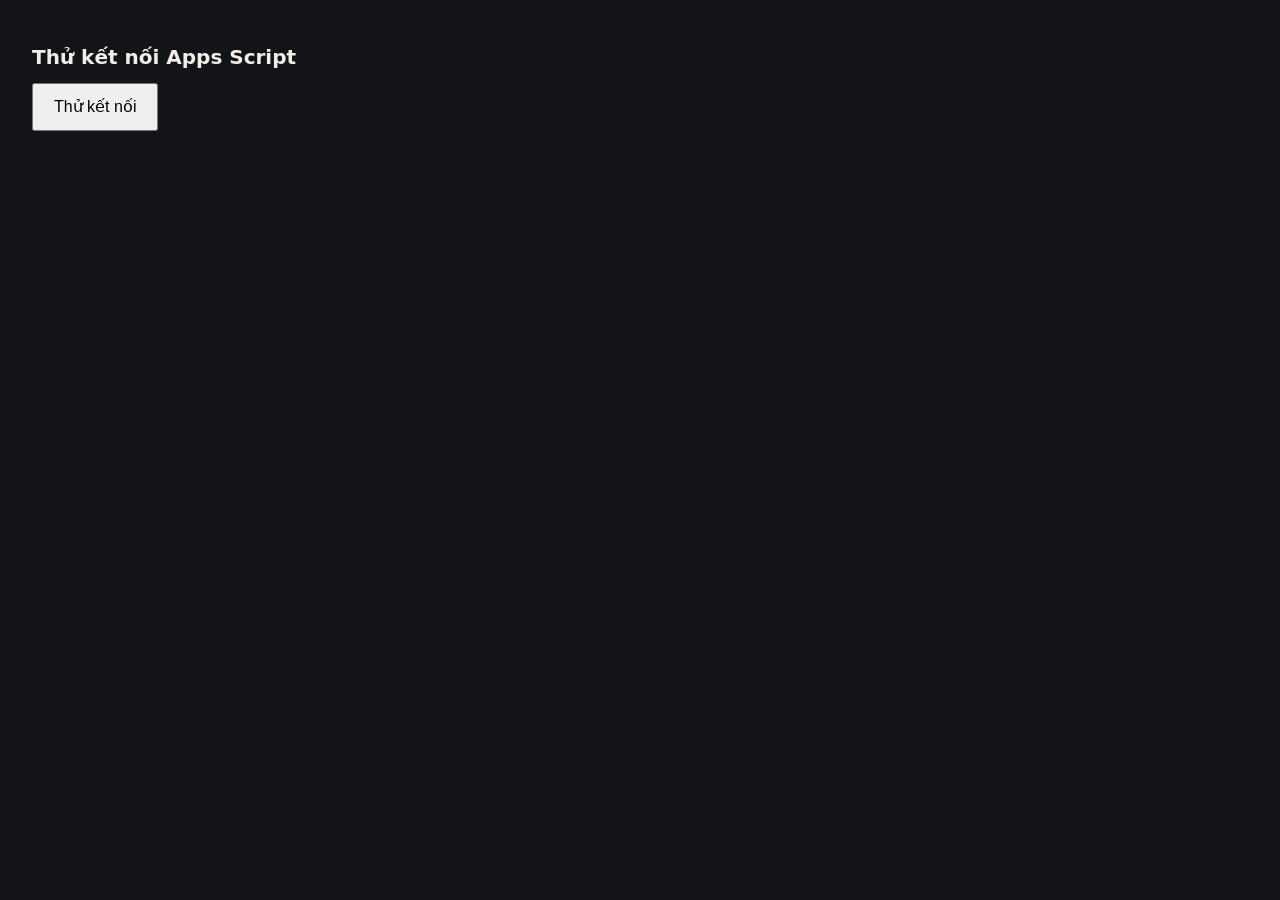
==== index.html @ 32587511 "feat(cupping-app): doPost tối thiểu + trang thử CORS trên GitHub Pages (Đợt 1 Task 1) Co-Authored-By" ====
<!doctype html>
<html lang="vi">
<head>
<meta charset="utf-8">
<meta name="viewport" content="width=device-width, initial-scale=1">
<meta name="referrer" content="no-referrer">
<title>Cupping — thử kết nối</title>
</head>
<body style="font-family: system-ui, sans-serif; background: #121417; color: #F2EDE6; padding: 24px">
<h1 style="font-size: 20px">Thử kết nối Apps Script</h1>
<button id="go" type="button" style="min-height: 48px; padding: 0 20px; font-size: 16px">Thử kết nối</button>
<pre id="out" style="white-space: pre-wrap; margin-top: 16px"></pre>
<script src="config.js"></script>
<script>
document.getElementById("go").addEventListener("click", function () {
  var out = document.getElementById("out");
  out.textContent = "Đang gọi…";
  fetch(CUPPING_API_URL, {
    method: "POST", redirect: "follow", credentials: "omit",
    headers: { "Content-Type": "text/plain;charset=utf-8" },
    body: JSON.stringify({ action: "getSession", session_id: "thu-ket-noi", token: "x" })
  })
    .then(function (r) { return r.text(); })
    .then(function (t) { out.textContent = "Nhận được:\n" + t; })
    .catch(function (e) { out.textContent = "LỖI: " + e; });
});
</script>
</body>
</html>
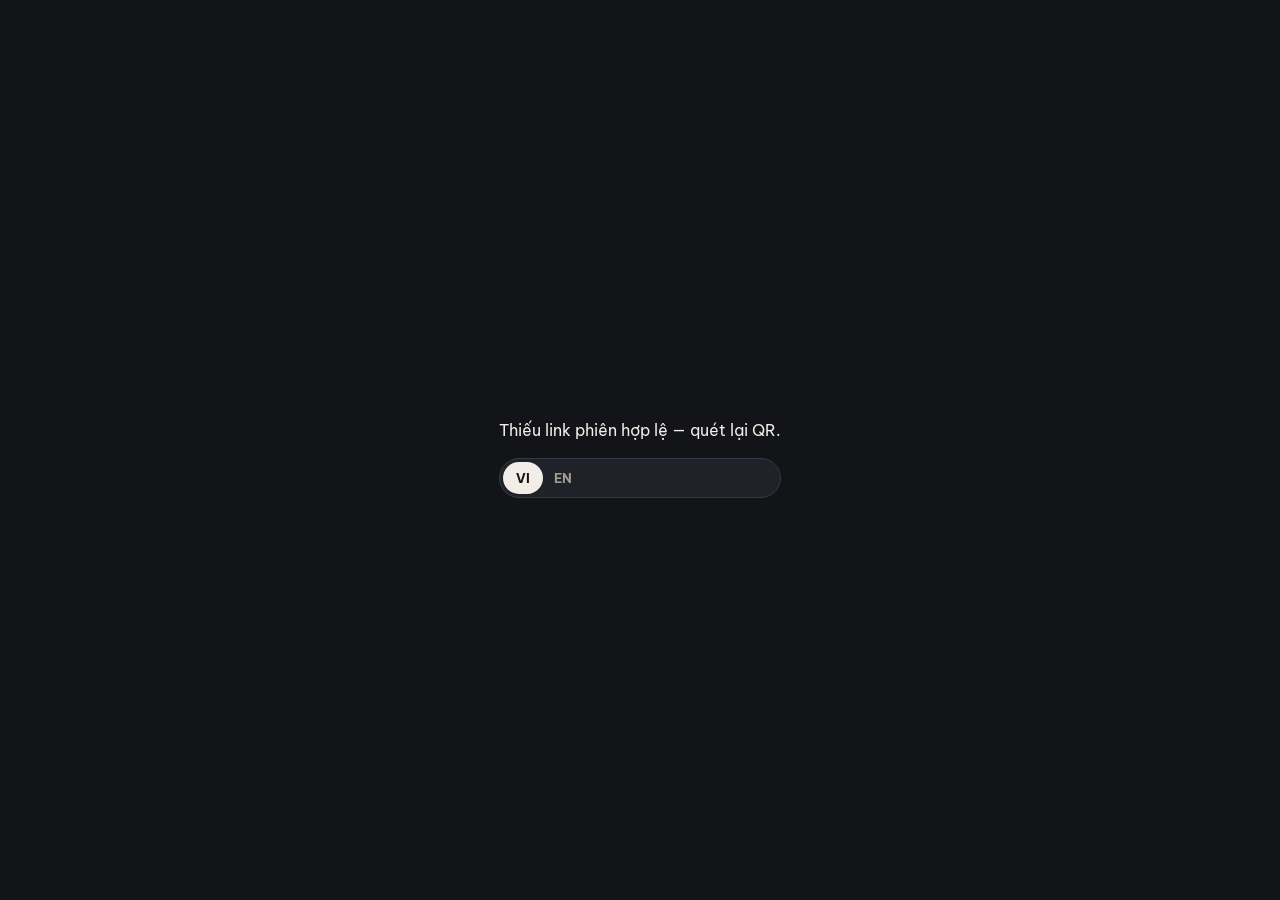
==== commit dc4749ae: "feat(cupping-app): màn bàn cupping người nếm — chip mẫu, 7x9/hỏi từng câu, bánh xe, thẻ, lỗi, Undo/R" ====
--- a/index.html
+++ b/index.html
@@ -2,28 +2,21 @@
 <html lang="vi">
 <head>
 <meta charset="utf-8">
-<meta name="viewport" content="width=device-width, initial-scale=1">
+<meta name="viewport" content="width=device-width, initial-scale=1, viewport-fit=cover">
 <meta name="referrer" content="no-referrer">
-<title>Cupping — thử kết nối</title>
+<meta name="theme-color" content="#121417">
+<title>Cupping</title>
+<link rel="preconnect" href="https://fonts.googleapis.com">
+<link href="https://fonts.googleapis.com/css2?family=Fraunces:opsz,wght@9..144,600;9..144,700&family=Be+Vietnam+Pro:wght@400;500;600;700&display=swap" rel="stylesheet">
+<link rel="stylesheet" href="styles.css">
 </head>
-<body style="font-family: system-ui, sans-serif; background: #121417; color: #F2EDE6; padding: 24px">
-<h1 style="font-size: 20px">Thử kết nối Apps Script</h1>
-<button id="go" type="button" style="min-height: 48px; padding: 0 20px; font-size: 16px">Thử kết nối</button>
-<pre id="out" style="white-space: pre-wrap; margin-top: 16px"></pre>
+<body>
+<div id="app"></div>
 <script src="config.js"></script>
-<script>
-document.getElementById("go").addEventListener("click", function () {
-  var out = document.getElementById("out");
-  out.textContent = "Đang gọi…";
-  fetch(CUPPING_API_URL, {
-    method: "POST", redirect: "follow", credentials: "omit",
-    headers: { "Content-Type": "text/plain;charset=utf-8" },
-    body: JSON.stringify({ action: "getSession", session_id: "thu-ket-noi", token: "x" })
-  })
-    .then(function (r) { return r.text(); })
-    .then(function (t) { out.textContent = "Nhận được:\n" + t; })
-    .catch(function (e) { out.textContent = "LỖI: " + e; });
-});
-</script>
+<script src="i18n.js"></script>
+<script src="state.js"></script>
+<script src="wheel.js"></script>
+<script src="api.js"></script>
+<script src="app.js"></script>
 </body>
 </html>
--- a/styles.css
+++ b/styles.css
@@ -0,0 +1,108 @@
+:root {
+  --bg: #121417; --surface: #1C1F24; --surface2: #252A31; --bar: #1A1D22; --line: #333A44; --line2: #3A414B;
+  --text: #F2EDE6; --muted: #A39A90; --soft: #CFC6BC; --accent: #E7B98F; --ok: #9CCB9F; --bad: #F4B8B8; --ink: #14161A;
+}
+* { box-sizing: border-box; }
+html, body { margin: 0; background: var(--bg); color: var(--text); font-family: "Be Vietnam Pro", system-ui, sans-serif; -webkit-tap-highlight-color: transparent; }
+button, input, textarea { font-family: inherit; }
+button { cursor: pointer; }
+button:disabled { cursor: default; opacity: 0.45; }
+button:focus-visible, input:focus-visible, textarea:focus-visible { outline: 2px solid var(--accent); outline-offset: 2px; }
+.muted { color: var(--muted); } .small { font-size: 12px; }
+.center { min-height: 100vh; display: flex; align-items: center; justify-content: center; padding: 24px; text-align: center; line-height: 1.5; }
+
+.screen { max-width: 480px; margin: 0 auto; min-height: 100vh; padding: 16px 16px 120px; display: flex; flex-direction: column; gap: 14px; }
+.entry { padding-bottom: 24px; }
+.kicker { margin: 0; font-size: 12px; font-weight: 600; letter-spacing: 0.12em; text-transform: uppercase; color: var(--muted); }
+.title { margin: 0; font-family: Fraunces, Georgia, serif; font-size: 32px; font-weight: 700; line-height: 1.1; }
+.label { font-size: 15px; font-weight: 600; display: flex; flex-direction: column; gap: 8px; }
+.label input { height: 52px; padding: 0 14px; border-radius: 14px; border: 1px solid var(--line2); background: var(--surface); color: var(--text); font-size: 16px; }
+.seg2 { display: grid; grid-template-columns: 1fr 1fr; gap: 8px; }
+.role, .pick { min-height: 52px; border-radius: 14px; border: 1px solid var(--line); background: var(--surface); color: var(--text); font-size: 16px; font-weight: 600; padding: 0 16px; text-align: left; }
+.role { text-align: center; font-weight: 700; }
+.role.on { background: var(--text); color: var(--bg); border-color: var(--text); }
+.pick.on { background: var(--surface2); border: 2px solid var(--accent); }
+.cta { margin-top: auto; min-height: 56px; border-radius: 16px; border: none; background: var(--accent); color: var(--bg); font-size: 16px; font-weight: 700; }
+
+.toprow { display: flex; align-items: center; justify-content: space-between; gap: 8px; }
+.sync { display: flex; align-items: center; gap: 8px; font-size: 13px; font-weight: 600; color: var(--ok); }
+.sync::before { content: ""; width: 8px; height: 8px; border-radius: 999px; background: currentColor; }
+.sync.busy { color: var(--accent); } .sync.off { color: var(--bad); }
+.who { border: none; background: transparent; color: var(--muted); font-size: 13px; min-height: 44px; padding: 0 4px; }
+.lang { display: flex; padding: 3px; border-radius: 999px; background: #1F2329; border: 1px solid var(--line); }
+.lang button { min-width: 40px; height: 32px; border-radius: 999px; border: none; background: transparent; color: var(--muted); font-size: 13px; font-weight: 700; }
+.lang button.on { background: var(--text); color: var(--bg); }
+
+.chips { display: flex; gap: 8px; overflow-x: auto; padding-bottom: 2px; }
+.chip { flex: 0 0 auto; min-width: 72px; height: 48px; padding: 0 12px; border-radius: 14px; border: 1px solid var(--line); background: var(--surface); color: var(--text); display: flex; align-items: center; justify-content: center; gap: 6px; }
+.chip b { font-size: 15px; } .chip span { font-size: 12px; font-weight: 600; opacity: 0.85; }
+.chip.saved { background: #1E2A22; color: #BFE0C1; border-color: #3D5A43; }
+.chip.on { background: var(--text); color: var(--bg); border: 2px solid var(--text); }
+.headline { display: flex; align-items: flex-end; justify-content: space-between; }
+.code { font-family: Fraunces, Georgia, serif; font-size: 36px; font-weight: 700; line-height: 1; }
+.liveavg { font-size: 15px; font-weight: 600; color: var(--accent); margin-left: 12px; }
+.icons { display: flex; gap: 6px; }
+.icon { width: 44px; height: 44px; border-radius: 12px; border: 1px solid var(--line); background: var(--surface); color: var(--text); display: flex; align-items: center; justify-content: center; }
+
+.card { display: flex; flex-direction: column; gap: 10px; padding: 14px; border-radius: 16px; border: 1px solid var(--line); background: var(--surface); color: var(--text); text-align: left; font-size: 14px; }
+.card h2 { margin: 0; font-size: 14px; font-weight: 600; display: flex; justify-content: space-between; }
+.card h2 em { font-style: normal; color: var(--accent); }
+.card.dashed { border-style: dashed; background: transparent; color: var(--muted); line-height: 1.5; }
+.mini { display: grid; grid-template-columns: repeat(7, minmax(0, 1fr)); gap: 6px; }
+.mini div { display: flex; flex-direction: column; align-items: center; gap: 4px; font-size: 10px; color: var(--muted); }
+.mini b { width: 100%; height: 36px; border-radius: 10px; display: flex; align-items: center; justify-content: center; font-size: 16px; background: #2A2F37; color: var(--text); }
+.mini b.empty { background: transparent; color: #6B7280; border: 1px dashed var(--line2); }
+.tags { display: flex; flex-wrap: wrap; gap: 8px; }
+.tag { display: flex; align-items: center; gap: 8px; padding: 6px 12px; border-radius: 999px; font-size: 13px; font-weight: 600; color: var(--ink); }
+.tag.def { background: #3A2326; color: var(--bad); }
+
+.bar { position: fixed; left: 0; right: 0; bottom: 0; height: 72px; background: var(--bar); border-top: 1px solid #2C313A; display: flex; padding-bottom: env(safe-area-inset-bottom); }
+.bar .half { flex: 1; display: flex; }
+.bar .tab { flex: 1; border: none; background: transparent; color: var(--text); font-size: 12px; font-weight: 600; display: flex; flex-direction: column; align-items: center; justify-content: center; gap: 4px; }
+.bar .tab.go { color: var(--accent); font-weight: 700; }
+.bar .mid { width: 84px; position: relative; }
+.fab { position: absolute; left: 10px; top: -30px; width: 64px; height: 64px; border-radius: 999px; border: 4px solid var(--bg); background: var(--accent); color: var(--bg); display: flex; align-items: center; justify-content: center; }
+
+.scrim { position: fixed; inset: 0; background: rgba(8, 9, 11, 0.7); z-index: 10; }
+.sheet { position: fixed; left: 0; right: 0; bottom: 0; max-height: 88vh; overflow-y: auto; z-index: 11; max-width: 480px; margin: 0 auto; padding: 10px 16px calc(20px + env(safe-area-inset-bottom)); border-radius: 22px 22px 0 0; background: var(--surface); border-top: 1px solid var(--line); display: flex; flex-direction: column; gap: 12px; }
+.sheet-head { display: flex; align-items: center; justify-content: space-between; font-size: 17px; font-weight: 700; }
+.sheet-head button { width: 44px; height: 44px; border-radius: 12px; border: none; background: var(--surface2); color: var(--text); font-size: 20px; }
+.row-label { display: flex; justify-content: space-between; font-size: 14px; font-weight: 600; }
+.row-label span { font-size: 11px; font-weight: 500; color: var(--muted); }
+.nine { display: grid; grid-template-columns: repeat(9, minmax(0, 1fr)); gap: 4px; margin: 5px 0 10px; }
+.nine button { height: 40px; border-radius: 10px; border: 1px solid var(--line2); background: var(--bg); color: var(--text); font-size: 16px; font-weight: 700; padding: 0; }
+.nine.big button { height: 52px; }
+.nine button.on { background: var(--accent); color: var(--bg); border: 2px solid var(--accent); }
+.ends { display: flex; justify-content: space-between; font-size: 12px; color: var(--muted); }
+.qtext { font-family: Fraunces, Georgia, serif; font-size: 23px; font-weight: 600; line-height: 1.3; min-height: 90px; }
+.qdots { display: flex; gap: 6px; justify-content: center; }
+.qdots i { width: 8px; height: 8px; border-radius: 999px; background: var(--line2); }
+.qdots i.done { background: #8A8177; } .qdots i.cur { background: var(--accent); }
+.ghost { min-height: 44px; border-radius: 12px; border: 1px solid var(--line); background: transparent; color: var(--text); font-size: 14px; font-weight: 600; }
+.crow { display: flex; align-items: center; gap: 8px; border-bottom: 1px solid #2C313A; }
+.crow .dot { width: 12px; height: 12px; border-radius: 999px; flex-shrink: 0; }
+.crow .nm { flex: 1; display: flex; flex-direction: column; padding: 6px 0; font-size: 15px; font-weight: 600; }
+.crow .nm span { font-size: 11px; font-weight: 400; color: var(--muted); }
+.lv { width: 26px; height: 44px; border: none; background: transparent; padding: 0; display: flex; align-items: center; justify-content: center; }
+.lv i { width: 16px; height: 16px; border-radius: 999px; border: 2px solid #5A606B; }
+.lv i.on { background: var(--accent); border-color: var(--accent); }
+.rm { width: 40px; height: 44px; border: none; background: transparent; color: var(--muted); font-size: 20px; }
+.note { display: flex; flex-direction: column; gap: 6px; font-size: 13px; font-weight: 600; color: var(--soft); }
+.note textarea { font-size: 14px; padding: 10px; border-radius: 12px; border: 1px solid var(--line); background: var(--bg); color: var(--text); resize: none; }
+.defgrp { display: flex; flex-direction: column; gap: 8px; }
+.defgrp p { margin: 0; font-size: 12px; font-weight: 600; letter-spacing: 0.1em; text-transform: uppercase; color: var(--muted); }
+.defbtn { min-height: 44px; padding: 0 14px; border-radius: 999px; border: 1px solid var(--line2); background: transparent; color: var(--text); font-size: 14px; font-weight: 600; }
+.defbtn.on { background: var(--bad); color: #3A1417; border: 2px solid var(--bad); }
+
+.wheelwrap { position: fixed; left: 0; right: 0; bottom: 72px; z-index: 11; display: flex; flex-direction: column; align-items: center; pointer-events: none; }
+.wheelwrap svg { width: min(100vw, 440px); height: auto; display: block; overflow: visible; }
+.wheelwrap path { pointer-events: auto; cursor: pointer; stroke: var(--bg); stroke-width: 1.5; }
+.wheelwrap path.sel { stroke: #FFFFFF; stroke-width: 3; }
+.wheelwrap text { pointer-events: none; fill: var(--ink); }
+.pill { pointer-events: auto; margin-bottom: 10px; min-height: 44px; padding: 10px 18px; border-radius: 999px; font-size: 14px; font-weight: 600; }
+button.pill { border: 1px solid var(--accent); background: #1F2329; color: var(--text); }
+.pill.info { background: var(--text); color: var(--bg); }
+.pill.hint { color: var(--soft); }
+.hub { position: fixed; left: 50%; bottom: 40px; transform: translateX(-50%); z-index: 12; width: 64px; height: 64px; border-radius: 999px; border: 4px solid var(--bg); background: var(--text); color: var(--bg); font-size: 26px; font-weight: 700; }
+
+.toast { position: fixed; left: 16px; right: 16px; top: 16px; z-index: 20; max-width: 448px; margin: 0 auto; padding: 12px 16px; border-radius: 14px; background: var(--text); color: var(--bg); font-size: 14px; font-weight: 600; line-height: 1.4; text-align: center; }
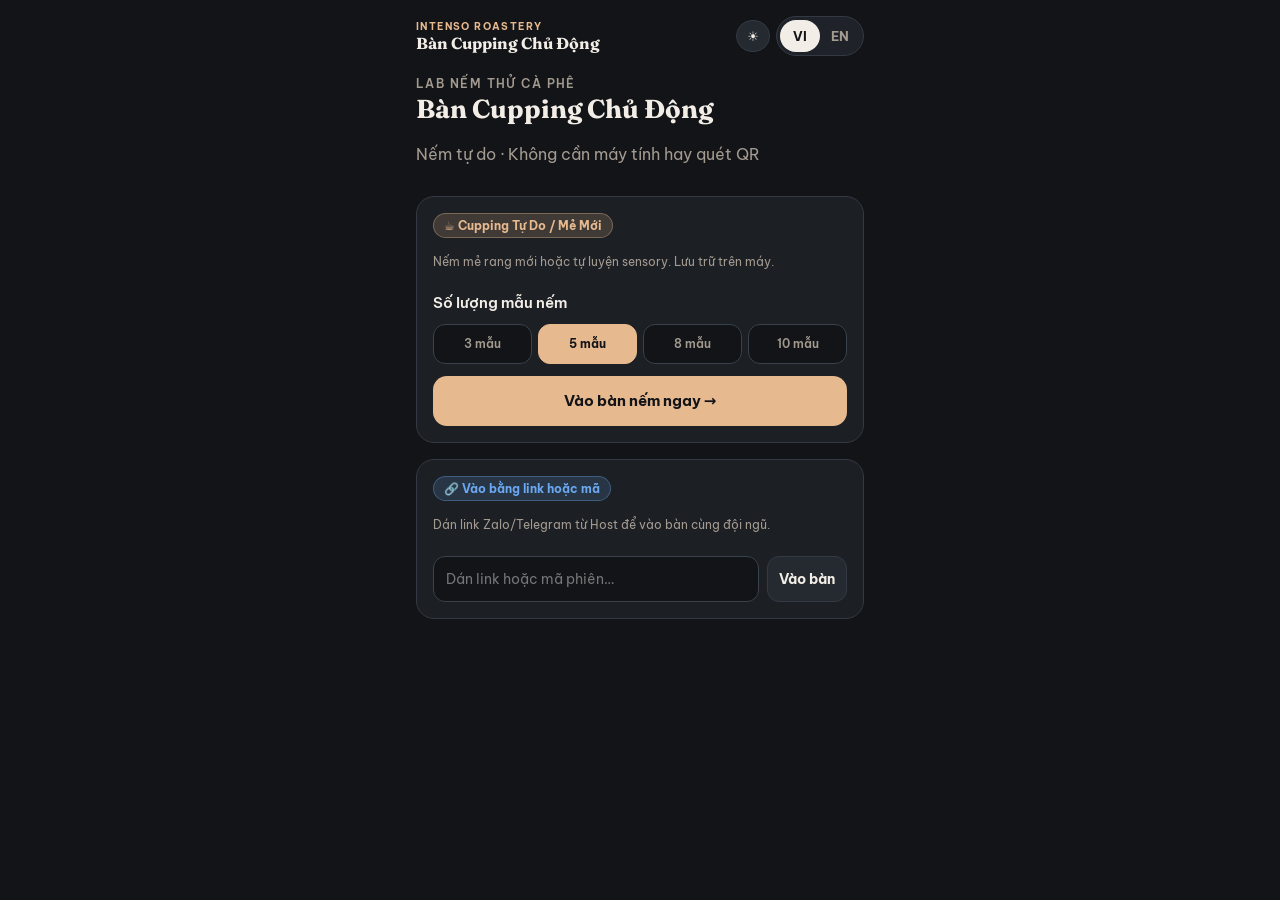
==== commit e60f6962: "feat(cupping-app): hoan thien Hub cupping tu do, flight summary va nang cap host live matrix" ====
--- a/index.html
+++ b/index.html
@@ -12,7 +12,9 @@
 </head>
 <body>
 <div id="app"></div>
+<div id="toast" class="toast" role="status" aria-live="polite"></div>
 <script src="config.js"></script>
+<script src="taxonomy.js"></script>
 <script src="i18n.js"></script>
 <script src="state.js"></script>
 <script src="wheel.js"></script>
--- a/styles.css
+++ b/styles.css
@@ -1,9 +1,23 @@
 :root {
   --bg: #121417; --surface: #1C1F24; --surface2: #252A31; --bar: #1A1D22; --line: #333A44; --line2: #3A414B;
   --text: #F2EDE6; --muted: #A39A90; --soft: #CFC6BC; --accent: #E7B98F; --ok: #9CCB9F; --bad: #F4B8B8; --ink: #14161A;
+
+  /* 4 Cup Indicator Colors (Coffee Rose inspired) */
+  --c-uncupped: #E5B358;
+  --c-uncupped-bg: rgba(229, 179, 88, 0.14);
+  --c-inprogress: #6BA8F2;
+  --c-inprogress-bg: rgba(107, 168, 242, 0.15);
+  --c-finished: #52B788;
+  --c-finished-bg: rgba(82, 183, 136, 0.16);
+  --c-defect: #E76F51;
+  --c-defect-bg: rgba(231, 111, 81, 0.18);
+}
+body.light-mode {
+  --bg: #F5F1EB; --surface: #FFFFFF; --surface2: #EAE4DC; --bar: #EAE3D9; --line: #D8D0C5; --line2: #CCC3B6;
+  --text: #1D1E20; --muted: #6B665E; --soft: #4F4B44; --accent: #C87A38; --ok: #2E7D32; --bad: #C62828; --ink: #FFFFFF;
 }
 * { box-sizing: border-box; }
-html, body { margin: 0; background: var(--bg); color: var(--text); font-family: "Be Vietnam Pro", system-ui, sans-serif; -webkit-tap-highlight-color: transparent; }
+html, body { margin: 0; background: var(--bg); color: var(--text); font-family: "Be Vietnam Pro", system-ui, sans-serif; -webkit-tap-highlight-color: transparent; transition: background 0.25s, color 0.25s; }
 button, input, textarea { font-family: inherit; }
 button { cursor: pointer; }
 button:disabled { cursor: default; opacity: 0.45; }
@@ -29,34 +43,60 @@
 .sync::before { content: ""; width: 8px; height: 8px; border-radius: 999px; background: currentColor; }
 .sync.busy { color: var(--accent); } .sync.off { color: var(--bad); }
 .who { border: none; background: transparent; color: var(--muted); font-size: 13px; min-height: 44px; padding: 0 4px; }
+.top-controls { display: flex; align-items: center; gap: 6px; }
+.theme-btn { border: 1px solid var(--line); background: var(--surface2); color: var(--text); border-radius: 999px; height: 32px; padding: 0 10px; font-size: 13px; font-weight: 600; cursor: pointer; display: flex; align-items: center; justify-content: center; transition: border-color 0.2s; }
+.theme-btn:hover { border-color: var(--accent); }
 .lang { display: flex; padding: 3px; border-radius: 999px; background: #1F2329; border: 1px solid var(--line); }
+body.light-mode .lang { background: #EAE4DC; }
 .lang button { min-width: 40px; height: 32px; border-radius: 999px; border: none; background: transparent; color: var(--muted); font-size: 13px; font-weight: 700; }
 .lang button.on { background: var(--text); color: var(--bg); }
 
-.chips { display: flex; gap: 8px; overflow-x: auto; padding-bottom: 2px; }
-.chip { flex: 0 0 auto; min-width: 72px; height: 48px; padding: 0 12px; border-radius: 14px; border: 1px solid var(--line); background: var(--surface); color: var(--text); display: flex; align-items: center; justify-content: center; gap: 6px; }
-.chip b { font-size: 15px; } .chip span { font-size: 12px; font-weight: 600; opacity: 0.85; }
-.chip.saved { background: #1E2A22; color: #BFE0C1; border-color: #3D5A43; }
-.chip.on { background: var(--text); color: var(--bg); border: 2px solid var(--text); }
+.chips { display: flex; gap: 8px; overflow-x: auto; padding-bottom: 4px; scrollbar-width: none; }
+.chips::-webkit-scrollbar { display: none; }
+.chip { flex: 0 0 auto; min-width: 80px; height: 50px; padding: 4px 10px; border-radius: 14px; border: 1.5px solid transparent; background: var(--surface); color: var(--text); display: flex; flex-direction: column; align-items: center; justify-content: center; gap: 2px; transition: transform 0.2s, box-shadow 0.2s, border-color 0.2s; }
+.chip b { font-size: 16px; font-family: Fraunces, Georgia, serif; line-height: 1; }
+.chip span { font-size: 11px; font-weight: 600; opacity: 0.9; }
+
+.chip.chip-uncupped { background: var(--c-uncupped-bg); color: var(--c-uncupped); border-color: rgba(229, 179, 88, 0.35); }
+.chip.chip-inprogress { background: var(--c-inprogress-bg); color: var(--c-inprogress); border-color: rgba(107, 168, 242, 0.35); }
+.chip.chip-finished, .chip.saved { background: var(--c-finished-bg); color: var(--c-finished); border-color: rgba(82, 183, 136, 0.4); }
+.chip.chip-defect { background: var(--c-defect-bg); color: var(--c-defect); border-color: var(--c-defect); }
+.chip.on { transform: translateY(-2px); box-shadow: 0 4px 14px rgba(0, 0, 0, 0.3); border-color: var(--accent); }
+.chip.on.chip-finished { border-color: var(--c-finished); }
+.chip.on.chip-defect { border-color: var(--c-defect); }
+
 .headline { display: flex; align-items: flex-end; justify-content: space-between; }
 .code { font-family: Fraunces, Georgia, serif; font-size: 36px; font-weight: 700; line-height: 1; }
 .liveavg { font-size: 15px; font-weight: 600; color: var(--accent); margin-left: 12px; }
 .icons { display: flex; gap: 6px; }
 .icon { width: 44px; height: 44px; border-radius: 12px; border: 1px solid var(--line); background: var(--surface); color: var(--text); display: flex; align-items: center; justify-content: center; }
 
+/* Quick impression / smile-o-meter */
+.smile-card { display: flex; align-items: center; justify-content: space-between; padding: 10px 14px; border-radius: 14px; border: 1px solid var(--line); background: var(--surface); }
+.smile-label { font-size: 13px; font-weight: 600; color: var(--muted); }
+.smile-options { display: flex; gap: 8px; }
+.smile-btn { background: var(--surface2); border: 1px solid var(--line); color: var(--text); font-size: 13px; font-weight: 600; padding: 6px 12px; border-radius: 999px; cursor: pointer; opacity: 0.65; transition: transform 0.2s, opacity 0.2s, background 0.2s, color 0.2s; }
+.smile-btn.active { opacity: 1; transform: scale(1.05); background: rgba(229, 169, 112, 0.2); border-color: var(--accent); color: var(--accent); font-weight: 700; }
+
 .card { display: flex; flex-direction: column; gap: 10px; padding: 14px; border-radius: 16px; border: 1px solid var(--line); background: var(--surface); color: var(--text); text-align: left; font-size: 14px; }
 .card h2 { margin: 0; font-size: 14px; font-weight: 600; display: flex; justify-content: space-between; }
 .card h2 em { font-style: normal; color: var(--accent); }
 .card.dashed { border-style: dashed; background: transparent; color: var(--muted); line-height: 1.5; }
+
+.radar-wrap { width: 100%; max-width: 280px; height: 180px; margin: 4px auto 8px; }
+.radar-svg { width: 100%; height: 100%; overflow: visible; display: block; }
+
 .mini { display: grid; grid-template-columns: repeat(7, minmax(0, 1fr)); gap: 6px; }
 .mini div { display: flex; flex-direction: column; align-items: center; gap: 4px; font-size: 10px; color: var(--muted); }
 .mini b { width: 100%; height: 36px; border-radius: 10px; display: flex; align-items: center; justify-content: center; font-size: 16px; background: #2A2F37; color: var(--text); }
+body.light-mode .mini b { background: #EAE4DC; }
 .mini b.empty { background: transparent; color: #6B7280; border: 1px dashed var(--line2); }
 .tags { display: flex; flex-wrap: wrap; gap: 8px; }
 .tag { display: flex; align-items: center; gap: 8px; padding: 6px 12px; border-radius: 999px; font-size: 13px; font-weight: 600; color: var(--ink); }
 .tag.def { background: #3A2326; color: var(--bad); }
 
 .bar { position: fixed; left: 0; right: 0; bottom: 0; height: 72px; background: var(--bar); border-top: 1px solid #2C313A; display: flex; padding-bottom: env(safe-area-inset-bottom); }
+body.light-mode .bar { border-top-color: #D8D0C5; }
 .bar .half { flex: 1; display: flex; }
 .bar .tab { flex: 1; border: none; background: transparent; color: var(--text); font-size: 12px; font-weight: 600; display: flex; flex-direction: column; align-items: center; justify-content: center; gap: 4px; }
 .bar .tab.go { color: var(--accent); font-weight: 700; }
@@ -96,13 +136,81 @@
 
 .wheelwrap { position: fixed; left: 0; right: 0; bottom: 72px; z-index: 11; display: flex; flex-direction: column; align-items: center; pointer-events: none; }
 .wheelwrap svg { width: min(100vw, 440px); height: auto; display: block; overflow: visible; }
-.wheelwrap path { pointer-events: auto; cursor: pointer; stroke: var(--bg); stroke-width: 1.5; }
-.wheelwrap path.sel { stroke: #FFFFFF; stroke-width: 3; }
+.wheelwrap path { pointer-events: auto; cursor: pointer; stroke: var(--bg); stroke-width: 1.5; transition: filter 0.2s, stroke-width 0.2s; }
+.wheelwrap path:hover { filter: brightness(1.15); stroke: #FFFFFF; stroke-width: 2.5; }
+.wheelwrap path.sel { stroke: #FFFFFF; stroke-width: 3; filter: drop-shadow(0 0 6px var(--accent)); }
 .wheelwrap text { pointer-events: none; fill: var(--ink); }
-.pill { pointer-events: auto; margin-bottom: 10px; min-height: 44px; padding: 10px 18px; border-radius: 999px; font-size: 14px; font-weight: 600; }
+.pill { pointer-events: auto; margin-bottom: 10px; min-height: 44px; padding: 10px 20px; border-radius: 999px; font-size: 14px; font-weight: 700; transition: transform 0.2s; }
 button.pill { border: 1px solid var(--accent); background: #1F2329; color: var(--text); }
+body.light-mode button.pill { background: #EAE4DC; }
 .pill.info { background: var(--text); color: var(--bg); }
 .pill.hint { color: var(--soft); }
 .hub { position: fixed; left: 50%; bottom: 40px; transform: translateX(-50%); z-index: 12; width: 64px; height: 64px; border-radius: 999px; border: 4px solid var(--bg); background: var(--text); color: var(--bg); font-size: 26px; font-weight: 700; }
 
-.toast { position: fixed; left: 16px; right: 16px; top: 16px; z-index: 20; max-width: 448px; margin: 0 auto; padding: 12px 16px; border-radius: 14px; background: var(--text); color: var(--bg); font-size: 14px; font-weight: 600; line-height: 1.4; text-align: center; }
+.toast { display: none; position: fixed; left: 16px; right: 16px; top: 16px; z-index: 20; max-width: 448px; margin: 0 auto; padding: 12px 16px; border-radius: 14px; background: var(--text); color: var(--bg); font-size: 14px; font-weight: 600; line-height: 1.4; text-align: center; }
+.toast.show { display: block; }
+
+/* Hub Screen & Navigation */
+.hub-screen { gap: 16px; padding-bottom: 40px; }
+.hub-brand { display: flex; flex-direction: column; }
+.hub-brand span { font-size: 10px; font-weight: 700; letter-spacing: 0.14em; color: var(--accent); }
+.hub-brand b { font-family: Fraunces, Georgia, serif; font-size: 16px; color: var(--text); }
+.hub-hero { display: flex; flex-direction: column; gap: 4px; margin-top: 4px; }
+.hub-hero .title { font-size: 26px; }
+.hub-card { padding: 16px; gap: 12px; border-radius: 18px; background: var(--surface); border: 1px solid var(--line); transition: border-color 0.2s, box-shadow 0.2s; }
+.hub-card:hover { border-color: rgba(231, 185, 143, 0.4); }
+.hub-head { display: flex; flex-direction: column; gap: 4px; }
+.hub-badge { display: inline-flex; align-items: center; align-self: flex-start; padding: 4px 10px; border-radius: 999px; font-size: 12px; font-weight: 700; background: var(--surface2); color: var(--text); }
+.hub-badge.primary { background: rgba(231, 185, 143, 0.18); color: var(--accent); border: 1px solid rgba(231, 185, 143, 0.35); }
+.hub-badge.secondary { background: rgba(107, 168, 242, 0.16); color: #6BA8F2; border: 1px solid rgba(107, 168, 242, 0.35); }
+.hub-card h3 { margin: 0; font-size: 16px; font-weight: 700; color: var(--text); }
+.count-row { display: grid; grid-template-columns: repeat(4, 1fr); gap: 6px; margin-top: 4px; }
+.count-btn { height: 40px; border-radius: 12px; border: 1px solid var(--line2); background: var(--bg); color: var(--muted); font-size: 12px; font-weight: 600; transition: all 0.2s; }
+.count-btn.on { background: var(--accent); color: var(--bg); border-color: var(--accent); font-weight: 700; }
+.cta-solo { width: 100%; min-height: 50px; border-radius: 14px; border: none; background: var(--accent); color: var(--bg); font-size: 15px; font-weight: 700; display: flex; align-items: center; justify-content: center; gap: 8px; transition: transform 0.15s, opacity 0.2s; }
+.cta-solo:active { transform: scale(0.98); }
+.resume-card { border-color: rgba(82, 183, 136, 0.4); background: rgba(82, 183, 136, 0.06); }
+.btn-resume { min-height: 44px; border-radius: 12px; border: 1.5px solid var(--c-finished); background: var(--c-finished-bg); color: var(--c-finished); font-size: 14px; font-weight: 700; }
+.join-row { display: flex; gap: 8px; }
+.join-row input { flex: 1; height: 46px; border-radius: 12px; border: 1px solid var(--line2); background: var(--bg); color: var(--text); padding: 0 12px; font-size: 14px; }
+.btn-join { min-width: 80px; height: 46px; border-radius: 12px; border: 1px solid var(--line); background: var(--surface2); color: var(--text); font-weight: 700; font-size: 14px; }
+.nav-hub-btn { border: 1px solid var(--line); background: var(--surface2); color: var(--text); border-radius: 999px; height: 32px; padding: 0 10px; font-size: 12px; font-weight: 600; display: flex; align-items: center; justify-content: center; transition: border-color 0.2s; }
+.nav-hub-btn:hover { border-color: var(--accent); }
+
+/* Summary Screen (Flight Summary & Consensus) */
+.summary-screen { gap: 16px; padding-bottom: 40px; }
+.summary-hero { display: flex; flex-direction: column; gap: 4px; margin-top: 4px; }
+.summary-hero .title { font-size: 26px; }
+
+.summary-stats { display: grid; grid-template-columns: repeat(3, 1fr); gap: 8px; }
+.stat-box { display: flex; flex-direction: column; align-items: center; justify-content: center; gap: 4px; padding: 12px 6px; border-radius: 14px; background: var(--surface); border: 1px solid var(--line); }
+.stat-box.highlight { border-color: rgba(231, 185, 143, 0.4); background: rgba(231, 185, 143, 0.08); }
+.stat-num { font-family: Fraunces, Georgia, serif; font-size: 22px; font-weight: 700; color: var(--text); line-height: 1.1; }
+.stat-box.highlight .stat-num { color: var(--accent); }
+.stat-label { font-size: 11px; font-weight: 600; color: var(--muted); text-align: center; }
+
+.summary-radar-card { align-items: center; }
+.radar-legend { display: flex; flex-wrap: wrap; gap: 10px; justify-content: center; font-size: 12px; font-weight: 600; margin-top: 4px; }
+.legend-item { display: flex; align-items: center; gap: 5px; }
+.legend-dot { width: 9px; height: 9px; border-radius: 50%; display: inline-block; }
+
+.ranking-list { display: flex; flex-direction: column; gap: 8px; }
+.ranking-row { display: flex; align-items: center; justify-content: space-between; padding: 10px 14px; border-radius: 14px; background: var(--surface2); border: 1px solid var(--line); gap: 10px; }
+.ranking-left { display: flex; align-items: center; gap: 10px; }
+.ranking-rank { font-size: 14px; font-weight: 700; width: 24px; text-align: center; }
+.ranking-code { font-family: Fraunces, Georgia, serif; font-size: 18px; font-weight: 700; color: var(--text); }
+.ranking-tags { display: flex; flex-wrap: wrap; gap: 4px; max-width: 180px; }
+.ranking-right { display: flex; flex-direction: column; align-items: flex-end; gap: 2px; }
+.ranking-score { font-size: 16px; font-weight: 700; color: var(--accent); font-family: Fraunces, Georgia, serif; }
+
+.consensus-tags { display: flex; flex-wrap: wrap; gap: 8px; }
+.consensus-pill { display: flex; align-items: center; gap: 8px; padding: 6px 14px; border-radius: 999px; background: var(--surface2); border: 1px solid var(--line); font-size: 13px; font-weight: 600; }
+.consensus-pill b { color: var(--accent); }
+
+.all-done-banner { padding: 12px 16px; border-radius: 14px; background: var(--c-finished-bg); border: 1px solid var(--c-finished); color: var(--c-finished); font-size: 13px; font-weight: 700; text-align: center; cursor: pointer; transition: transform 0.15s; }
+.all-done-banner:active { transform: scale(0.98); }
+
+.cta-copy { width: 100%; min-height: 52px; border-radius: 14px; border: none; background: var(--accent); color: var(--bg); font-size: 15px; font-weight: 700; display: flex; align-items: center; justify-content: center; gap: 8px; cursor: pointer; transition: transform 0.15s, opacity 0.2s; }
+.cta-copy:active { transform: scale(0.98); }
+
+
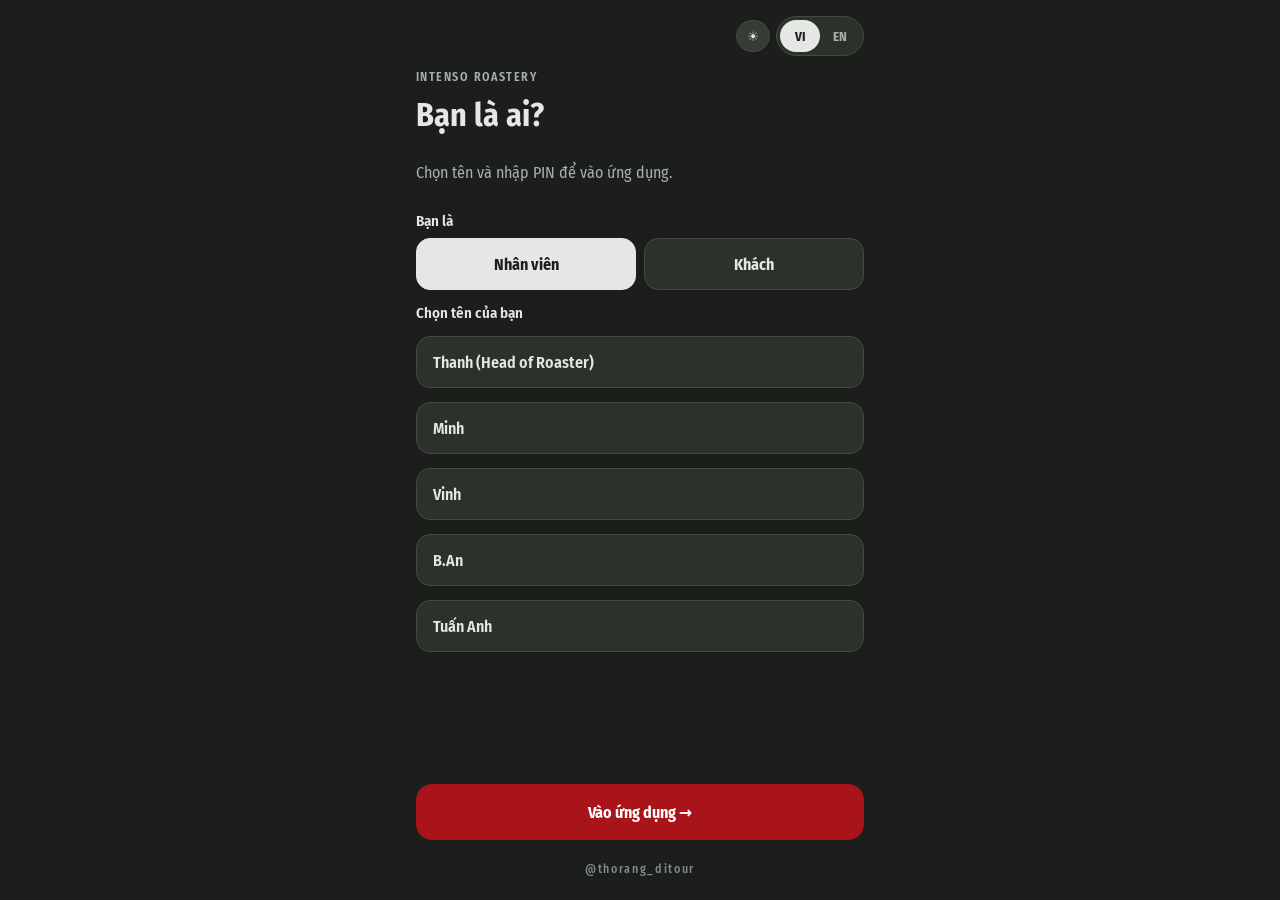
==== commit e903f811: "feat(ui): checklist + cupping theo ADN thorang_ditour — xam nen, navy khoi, do 1 diem (nut chinh), F" ====
--- a/index.html
+++ b/index.html
@@ -4,10 +4,14 @@
 <meta charset="utf-8">
 <meta name="viewport" content="width=device-width, initial-scale=1, viewport-fit=cover">
 <meta name="referrer" content="no-referrer">
-<meta name="theme-color" content="#121417">
+<meta name="theme-color" content="#0A1B2B">
+<meta name="apple-mobile-web-app-capable" content="yes">
+<meta name="apple-mobile-web-app-status-bar-style" content="black-translucent">
+<meta name="apple-mobile-web-app-title" content="Cupping">
 <title>Cupping</title>
-<link rel="preconnect" href="https://fonts.googleapis.com">
-<link href="https://fonts.googleapis.com/css2?family=Fraunces:opsz,wght@9..144,600;9..144,700&family=Be+Vietnam+Pro:wght@400;500;600;700&display=swap" rel="stylesheet">
+<link rel="manifest" href="manifest.webmanifest">
+<link rel="apple-touch-icon" href="icon-192.png">
+<link rel="icon" type="image/png" sizes="192x192" href="icon-192.png">
 <link rel="stylesheet" href="styles.css">
 </head>
 <body>
@@ -20,5 +24,12 @@
 <script src="wheel.js"></script>
 <script src="api.js"></script>
 <script src="app.js"></script>
+<script>
+if ('serviceWorker' in navigator) {
+  window.addEventListener('load', function() {
+    navigator.serviceWorker.register('./sw.js').catch(function() {});
+  });
+}
+</script>
 </body>
 </html>
--- a/styles.css
+++ b/styles.css
@@ -1,6 +1,23 @@
+@font-face{font-family:"Fira Sans Condensed";font-style:normal;font-weight:400;font-display:swap;src:url(fonts/fira-vietnamese-400.woff2) format("woff2");unicode-range:U+0102-0103, U+0110-0111, U+0128-0129, U+0168-0169, U+01A0-01A1, U+01AF-01B0, U+0300-0301, U+0303-0304, U+0308-0309, U+0323, U+0329, U+1EA0-1EF9, U+20AB}
+@font-face{font-family:"Fira Sans Condensed";font-style:normal;font-weight:400;font-display:swap;src:url(fonts/fira-latin-ext-400.woff2) format("woff2");unicode-range:U+0100-02BA, U+02BD-02C5, U+02C7-02CC, U+02CE-02D7, U+02DD-02FF, U+0304, U+0308, U+0329, U+1D00-1DBF, U+1E00-1E9F, U+1EF2-1EFF, U+2020, U+20A0-20AB, U+20AD-20C4, U+2113, U+2C60-2C7F, U+A720-A7FF}
+@font-face{font-family:"Fira Sans Condensed";font-style:normal;font-weight:400;font-display:swap;src:url(fonts/fira-latin-400.woff2) format("woff2");unicode-range:U+0000-00FF, U+0131, U+0152-0153, U+02BB-02BC, U+02C6, U+02DA, U+02DC, U+0304, U+0308, U+0329, U+2000-206F, U+20AC, U+2122, U+2191, U+2193, U+2212, U+2215, U+FEFF, U+FFFD}
+@font-face{font-family:"Fira Sans Condensed";font-style:normal;font-weight:500;font-display:swap;src:url(fonts/fira-vietnamese-500.woff2) format("woff2");unicode-range:U+0102-0103, U+0110-0111, U+0128-0129, U+0168-0169, U+01A0-01A1, U+01AF-01B0, U+0300-0301, U+0303-0304, U+0308-0309, U+0323, U+0329, U+1EA0-1EF9, U+20AB}
+@font-face{font-family:"Fira Sans Condensed";font-style:normal;font-weight:500;font-display:swap;src:url(fonts/fira-latin-ext-500.woff2) format("woff2");unicode-range:U+0100-02BA, U+02BD-02C5, U+02C7-02CC, U+02CE-02D7, U+02DD-02FF, U+0304, U+0308, U+0329, U+1D00-1DBF, U+1E00-1E9F, U+1EF2-1EFF, U+2020, U+20A0-20AB, U+20AD-20C4, U+2113, U+2C60-2C7F, U+A720-A7FF}
+@font-face{font-family:"Fira Sans Condensed";font-style:normal;font-weight:500;font-display:swap;src:url(fonts/fira-latin-500.woff2) format("woff2");unicode-range:U+0000-00FF, U+0131, U+0152-0153, U+02BB-02BC, U+02C6, U+02DA, U+02DC, U+0304, U+0308, U+0329, U+2000-206F, U+20AC, U+2122, U+2191, U+2193, U+2212, U+2215, U+FEFF, U+FFFD}
+@font-face{font-family:"Fira Sans Condensed";font-style:normal;font-weight:600;font-display:swap;src:url(fonts/fira-vietnamese-600.woff2) format("woff2");unicode-range:U+0102-0103, U+0110-0111, U+0128-0129, U+0168-0169, U+01A0-01A1, U+01AF-01B0, U+0300-0301, U+0303-0304, U+0308-0309, U+0323, U+0329, U+1EA0-1EF9, U+20AB}
+@font-face{font-family:"Fira Sans Condensed";font-style:normal;font-weight:600;font-display:swap;src:url(fonts/fira-latin-ext-600.woff2) format("woff2");unicode-range:U+0100-02BA, U+02BD-02C5, U+02C7-02CC, U+02CE-02D7, U+02DD-02FF, U+0304, U+0308, U+0329, U+1D00-1DBF, U+1E00-1E9F, U+1EF2-1EFF, U+2020, U+20A0-20AB, U+20AD-20C4, U+2113, U+2C60-2C7F, U+A720-A7FF}
+@font-face{font-family:"Fira Sans Condensed";font-style:normal;font-weight:600;font-display:swap;src:url(fonts/fira-latin-600.woff2) format("woff2");unicode-range:U+0000-00FF, U+0131, U+0152-0153, U+02BB-02BC, U+02C6, U+02DA, U+02DC, U+0304, U+0308, U+0329, U+2000-206F, U+20AC, U+2122, U+2191, U+2193, U+2212, U+2215, U+FEFF, U+FFFD}
+@font-face{font-family:"Fira Sans Condensed";font-style:normal;font-weight:700;font-display:swap;src:url(fonts/fira-vietnamese-700.woff2) format("woff2");unicode-range:U+0102-0103, U+0110-0111, U+0128-0129, U+0168-0169, U+01A0-01A1, U+01AF-01B0, U+0300-0301, U+0303-0304, U+0308-0309, U+0323, U+0329, U+1EA0-1EF9, U+20AB}
+@font-face{font-family:"Fira Sans Condensed";font-style:normal;font-weight:700;font-display:swap;src:url(fonts/fira-latin-ext-700.woff2) format("woff2");unicode-range:U+0100-02BA, U+02BD-02C5, U+02C7-02CC, U+02CE-02D7, U+02DD-02FF, U+0304, U+0308, U+0329, U+1D00-1DBF, U+1E00-1E9F, U+1EF2-1EFF, U+2020, U+20A0-20AB, U+20AD-20C4, U+2113, U+2C60-2C7F, U+A720-A7FF}
+@font-face{font-family:"Fira Sans Condensed";font-style:normal;font-weight:700;font-display:swap;src:url(fonts/fira-latin-700.woff2) format("woff2");unicode-range:U+0000-00FF, U+0131, U+0152-0153, U+02BB-02BC, U+02C6, U+02DA, U+02DC, U+0304, U+0308, U+0329, U+2000-206F, U+20AC, U+2122, U+2191, U+2193, U+2212, U+2215, U+FEFF, U+FFFD}
+@font-face{font-family:"Oswald";font-style:normal;font-weight:500 600;font-display:swap;src:url(fonts/oswald-vietnamese.woff2) format("woff2");unicode-range:U+0102-0103, U+0110-0111, U+0128-0129, U+0168-0169, U+01A0-01A1, U+01AF-01B0, U+0300-0301, U+0303-0304, U+0308-0309, U+0323, U+0329, U+1EA0-1EF9, U+20AB}
+@font-face{font-family:"Oswald";font-style:normal;font-weight:500 600;font-display:swap;src:url(fonts/oswald-latin-ext.woff2) format("woff2");unicode-range:U+0100-02BA, U+02BD-02C5, U+02C7-02CC, U+02CE-02D7, U+02DD-02FF, U+0304, U+0308, U+0329, U+1D00-1DBF, U+1E00-1E9F, U+1EF2-1EFF, U+2020, U+20A0-20AB, U+20AD-20C4, U+2113, U+2C60-2C7F, U+A720-A7FF}
+@font-face{font-family:"Oswald";font-style:normal;font-weight:500 600;font-display:swap;src:url(fonts/oswald-latin.woff2) format("woff2");unicode-range:U+0000-00FF, U+0131, U+0152-0153, U+02BB-02BC, U+02C6, U+02DA, U+02DC, U+0304, U+0308, U+0329, U+2000-206F, U+20AC, U+2122, U+2191, U+2193, U+2212, U+2215, U+FEFF, U+FFFD}
 :root {
-  --bg: #121417; --surface: #1C1F24; --surface2: #252A31; --bar: #1A1D22; --line: #333A44; --line2: #3A414B;
-  --text: #F2EDE6; --muted: #A39A90; --soft: #CFC6BC; --accent: #E7B98F; --ok: #9CCB9F; --bad: #F4B8B8; --ink: #14161A;
+  /* ADN thợrang ditour (.claude/rules/adn_thiet_ke_thorang_ditour.md): xám nền, navy khối, đỏ một điểm (nút chính). Màu 4 trạng thái cốc + bánh xe vị là dữ liệu, giữ nguyên. */
+  --bg: #1B1E1A; --surface: #2C312B; --surface2: #373C36; --bar: #0A1B2B; --line: #444A43; --line2: #4F554E;
+  --text: #E4E7E3; --muted: #A9B0AB; --soft: #C9CEC9; --accent: #E4E7E3; --accent-rgb: 228, 231, 227; --ok: #9CCB9F; --bad: #F4B8B8; --ink: #14161A;
+  --red: #A9131A; --red-hover: #8F0F15;
 
   /* 4 Cup Indicator Colors (Coffee Rose inspired) */
   --c-uncupped: #E5B358;
@@ -13,22 +30,22 @@
   --c-defect-bg: rgba(231, 111, 81, 0.18);
 }
 body.light-mode {
-  --bg: #F5F1EB; --surface: #FFFFFF; --surface2: #EAE4DC; --bar: #EAE3D9; --line: #D8D0C5; --line2: #CCC3B6;
-  --text: #1D1E20; --muted: #6B665E; --soft: #4F4B44; --accent: #C87A38; --ok: #2E7D32; --bad: #C62828; --ink: #FFFFFF;
+  --bg: #F2F3F0; --surface: #FFFFFF; --surface2: #E4E7E3; --bar: #E4E7E3; --line: #CDD1CC; --line2: #B9BEB8;
+  --text: #0A1B2B; --muted: #4A4F49; --soft: #2F3A44; --accent: #0A1B2B; --accent-rgb: 10, 27, 43; --ok: #2E7D32; --bad: #C62828; --ink: #FFFFFF;
 }
 * { box-sizing: border-box; }
-html, body { margin: 0; background: var(--bg); color: var(--text); font-family: "Be Vietnam Pro", system-ui, sans-serif; -webkit-tap-highlight-color: transparent; transition: background 0.25s, color 0.25s; }
+html, body { margin: 0; background: var(--bg); color: var(--text); font-family: "Fira Sans Condensed", system-ui, sans-serif; -webkit-tap-highlight-color: transparent; transition: background 0.25s, color 0.25s; }
 button, input, textarea { font-family: inherit; }
 button { cursor: pointer; }
 button:disabled { cursor: default; opacity: 0.45; }
 button:focus-visible, input:focus-visible, textarea:focus-visible { outline: 2px solid var(--accent); outline-offset: 2px; }
 .muted { color: var(--muted); } .small { font-size: 12px; }
-.center { min-height: 100vh; display: flex; align-items: center; justify-content: center; padding: 24px; text-align: center; line-height: 1.5; }
-
-.screen { max-width: 480px; margin: 0 auto; min-height: 100vh; padding: 16px 16px 120px; display: flex; flex-direction: column; gap: 14px; }
+.center { min-height: 100vh; display: flex; align-items: center; justify-content: center; padding: calc(24px + env(safe-area-inset-top)) 24px 24px; text-align: center; line-height: 1.5; }
+
+.screen { max-width: 480px; margin: 0 auto; min-height: 100vh; padding: calc(16px + env(safe-area-inset-top)) 16px 120px; display: flex; flex-direction: column; gap: 14px; }
 .entry { padding-bottom: 24px; }
 .kicker { margin: 0; font-size: 12px; font-weight: 600; letter-spacing: 0.12em; text-transform: uppercase; color: var(--muted); }
-.title { margin: 0; font-family: Fraunces, Georgia, serif; font-size: 32px; font-weight: 700; line-height: 1.1; }
+.title { margin: 0; font-family: "Fira Sans Condensed", system-ui, sans-serif; font-size: 32px; font-weight: 700; line-height: 1.1; }
 .label { font-size: 15px; font-weight: 600; display: flex; flex-direction: column; gap: 8px; }
 .label input { height: 52px; padding: 0 14px; border-radius: 14px; border: 1px solid var(--line2); background: var(--surface); color: var(--text); font-size: 16px; }
 .seg2 { display: grid; grid-template-columns: 1fr 1fr; gap: 8px; }
@@ -36,7 +53,7 @@
 .role { text-align: center; font-weight: 700; }
 .role.on { background: var(--text); color: var(--bg); border-color: var(--text); }
 .pick.on { background: var(--surface2); border: 2px solid var(--accent); }
-.cta { margin-top: auto; min-height: 56px; border-radius: 16px; border: none; background: var(--accent); color: var(--bg); font-size: 16px; font-weight: 700; }
+.cta { margin-top: auto; min-height: 56px; border-radius: 16px; border: none; background: var(--red); color: #fff; font-size: 16px; font-weight: 700; }
 
 .toprow { display: flex; align-items: center; justify-content: space-between; gap: 8px; }
 .sync { display: flex; align-items: center; gap: 8px; font-size: 13px; font-weight: 600; color: var(--ok); }
@@ -46,7 +63,7 @@
 .top-controls { display: flex; align-items: center; gap: 6px; }
 .theme-btn { border: 1px solid var(--line); background: var(--surface2); color: var(--text); border-radius: 999px; height: 32px; padding: 0 10px; font-size: 13px; font-weight: 600; cursor: pointer; display: flex; align-items: center; justify-content: center; transition: border-color 0.2s; }
 .theme-btn:hover { border-color: var(--accent); }
-.lang { display: flex; padding: 3px; border-radius: 999px; background: #1F2329; border: 1px solid var(--line); }
+.lang { display: flex; padding: 3px; border-radius: 999px; background: var(--surface); border: 1px solid var(--line); }
 body.light-mode .lang { background: #EAE4DC; }
 .lang button { min-width: 40px; height: 32px; border-radius: 999px; border: none; background: transparent; color: var(--muted); font-size: 13px; font-weight: 700; }
 .lang button.on { background: var(--text); color: var(--bg); }
@@ -54,7 +71,7 @@
 .chips { display: flex; gap: 8px; overflow-x: auto; padding-bottom: 4px; scrollbar-width: none; }
 .chips::-webkit-scrollbar { display: none; }
 .chip { flex: 0 0 auto; min-width: 80px; height: 50px; padding: 4px 10px; border-radius: 14px; border: 1.5px solid transparent; background: var(--surface); color: var(--text); display: flex; flex-direction: column; align-items: center; justify-content: center; gap: 2px; transition: transform 0.2s, box-shadow 0.2s, border-color 0.2s; }
-.chip b { font-size: 16px; font-family: Fraunces, Georgia, serif; line-height: 1; }
+.chip b { font-size: 16px; font-family: Oswald, "Fira Sans Condensed", sans-serif; line-height: 1; }
 .chip span { font-size: 11px; font-weight: 600; opacity: 0.9; }
 
 .chip.chip-uncupped { background: var(--c-uncupped-bg); color: var(--c-uncupped); border-color: rgba(229, 179, 88, 0.35); }
@@ -66,7 +83,7 @@
 .chip.on.chip-defect { border-color: var(--c-defect); }
 
 .headline { display: flex; align-items: flex-end; justify-content: space-between; }
-.code { font-family: Fraunces, Georgia, serif; font-size: 36px; font-weight: 700; line-height: 1; }
+.code { font-family: Oswald, "Fira Sans Condensed", sans-serif; font-size: 36px; font-weight: 700; line-height: 1; }
 .liveavg { font-size: 15px; font-weight: 600; color: var(--accent); margin-left: 12px; }
 .icons { display: flex; gap: 6px; }
 .icon { width: 44px; height: 44px; border-radius: 12px; border: 1px solid var(--line); background: var(--surface); color: var(--text); display: flex; align-items: center; justify-content: center; }
@@ -76,7 +93,7 @@
 .smile-label { font-size: 13px; font-weight: 600; color: var(--muted); }
 .smile-options { display: flex; gap: 8px; }
 .smile-btn { background: var(--surface2); border: 1px solid var(--line); color: var(--text); font-size: 13px; font-weight: 600; padding: 6px 12px; border-radius: 999px; cursor: pointer; opacity: 0.65; transition: transform 0.2s, opacity 0.2s, background 0.2s, color 0.2s; }
-.smile-btn.active { opacity: 1; transform: scale(1.05); background: rgba(229, 169, 112, 0.2); border-color: var(--accent); color: var(--accent); font-weight: 700; }
+.smile-btn.active { opacity: 1; transform: scale(1.05); background: rgba(var(--accent-rgb), 0.2); border-color: var(--accent); color: var(--accent); font-weight: 700; }
 
 .card { display: flex; flex-direction: column; gap: 10px; padding: 14px; border-radius: 16px; border: 1px solid var(--line); background: var(--surface); color: var(--text); text-align: left; font-size: 14px; }
 .card h2 { margin: 0; font-size: 14px; font-weight: 600; display: flex; justify-content: space-between; }
@@ -95,7 +112,7 @@
 .tag { display: flex; align-items: center; gap: 8px; padding: 6px 12px; border-radius: 999px; font-size: 13px; font-weight: 600; color: var(--ink); }
 .tag.def { background: #3A2326; color: var(--bad); }
 
-.bar { position: fixed; left: 0; right: 0; bottom: 0; height: 72px; background: var(--bar); border-top: 1px solid #2C313A; display: flex; padding-bottom: env(safe-area-inset-bottom); }
+.bar { position: fixed; left: 0; right: 0; bottom: 0; height: calc(64px + env(safe-area-inset-bottom) * 0.35); background: var(--bar); border-top: 1px solid var(--line); display: flex; padding-bottom: calc(env(safe-area-inset-bottom) * 0.35); }
 body.light-mode .bar { border-top-color: #D8D0C5; }
 .bar .half { flex: 1; display: flex; }
 .bar .tab { flex: 1; border: none; background: transparent; color: var(--text); font-size: 12px; font-weight: 600; display: flex; flex-direction: column; align-items: center; justify-content: center; gap: 4px; }
@@ -114,10 +131,10 @@
 .nine.big button { height: 52px; }
 .nine button.on { background: var(--accent); color: var(--bg); border: 2px solid var(--accent); }
 .ends { display: flex; justify-content: space-between; font-size: 12px; color: var(--muted); }
-.qtext { font-family: Fraunces, Georgia, serif; font-size: 23px; font-weight: 600; line-height: 1.3; min-height: 90px; }
+.qtext { font-family: "Fira Sans Condensed", system-ui, sans-serif; font-size: 23px; font-weight: 600; line-height: 1.3; min-height: 90px; }
 .qdots { display: flex; gap: 6px; justify-content: center; }
 .qdots i { width: 8px; height: 8px; border-radius: 999px; background: var(--line2); }
-.qdots i.done { background: #8A8177; } .qdots i.cur { background: var(--accent); }
+.qdots i.done { background: var(--muted); } .qdots i.cur { background: var(--accent); }
 .ghost { min-height: 44px; border-radius: 12px; border: 1px solid var(--line); background: transparent; color: var(--text); font-size: 14px; font-weight: 600; }
 .crow { display: flex; align-items: center; gap: 8px; border-bottom: 1px solid #2C313A; }
 .crow .dot { width: 12px; height: 12px; border-radius: 999px; flex-shrink: 0; }
@@ -141,7 +158,7 @@
 .wheelwrap path.sel { stroke: #FFFFFF; stroke-width: 3; filter: drop-shadow(0 0 6px var(--accent)); }
 .wheelwrap text { pointer-events: none; fill: var(--ink); }
 .pill { pointer-events: auto; margin-bottom: 10px; min-height: 44px; padding: 10px 20px; border-radius: 999px; font-size: 14px; font-weight: 700; transition: transform 0.2s; }
-button.pill { border: 1px solid var(--accent); background: #1F2329; color: var(--text); }
+button.pill { border: 1px solid var(--accent); background: var(--surface); color: var(--text); }
 body.light-mode button.pill { background: #EAE4DC; }
 .pill.info { background: var(--text); color: var(--bg); }
 .pill.hint { color: var(--soft); }
@@ -154,20 +171,20 @@
 .hub-screen { gap: 16px; padding-bottom: 40px; }
 .hub-brand { display: flex; flex-direction: column; }
 .hub-brand span { font-size: 10px; font-weight: 700; letter-spacing: 0.14em; color: var(--accent); }
-.hub-brand b { font-family: Fraunces, Georgia, serif; font-size: 16px; color: var(--text); }
+.hub-brand b { font-family: Oswald, "Fira Sans Condensed", sans-serif; font-size: 16px; color: var(--text); }
 .hub-hero { display: flex; flex-direction: column; gap: 4px; margin-top: 4px; }
 .hub-hero .title { font-size: 26px; }
 .hub-card { padding: 16px; gap: 12px; border-radius: 18px; background: var(--surface); border: 1px solid var(--line); transition: border-color 0.2s, box-shadow 0.2s; }
-.hub-card:hover { border-color: rgba(231, 185, 143, 0.4); }
+.hub-card:hover { border-color: rgba(var(--accent-rgb), 0.4); }
 .hub-head { display: flex; flex-direction: column; gap: 4px; }
 .hub-badge { display: inline-flex; align-items: center; align-self: flex-start; padding: 4px 10px; border-radius: 999px; font-size: 12px; font-weight: 700; background: var(--surface2); color: var(--text); }
-.hub-badge.primary { background: rgba(231, 185, 143, 0.18); color: var(--accent); border: 1px solid rgba(231, 185, 143, 0.35); }
+.hub-badge.primary { background: rgba(var(--accent-rgb), 0.18); color: var(--accent); border: 1px solid rgba(var(--accent-rgb), 0.35); }
 .hub-badge.secondary { background: rgba(107, 168, 242, 0.16); color: #6BA8F2; border: 1px solid rgba(107, 168, 242, 0.35); }
 .hub-card h3 { margin: 0; font-size: 16px; font-weight: 700; color: var(--text); }
 .count-row { display: grid; grid-template-columns: repeat(4, 1fr); gap: 6px; margin-top: 4px; }
 .count-btn { height: 40px; border-radius: 12px; border: 1px solid var(--line2); background: var(--bg); color: var(--muted); font-size: 12px; font-weight: 600; transition: all 0.2s; }
 .count-btn.on { background: var(--accent); color: var(--bg); border-color: var(--accent); font-weight: 700; }
-.cta-solo { width: 100%; min-height: 50px; border-radius: 14px; border: none; background: var(--accent); color: var(--bg); font-size: 15px; font-weight: 700; display: flex; align-items: center; justify-content: center; gap: 8px; transition: transform 0.15s, opacity 0.2s; }
+.cta-solo { width: 100%; min-height: 50px; border-radius: 14px; border: none; background: var(--red); color: #fff; font-size: 15px; font-weight: 700; display: flex; align-items: center; justify-content: center; gap: 8px; transition: transform 0.15s, opacity 0.2s; }
 .cta-solo:active { transform: scale(0.98); }
 .resume-card { border-color: rgba(82, 183, 136, 0.4); background: rgba(82, 183, 136, 0.06); }
 .btn-resume { min-height: 44px; border-radius: 12px; border: 1.5px solid var(--c-finished); background: var(--c-finished-bg); color: var(--c-finished); font-size: 14px; font-weight: 700; }
@@ -184,8 +201,8 @@
 
 .summary-stats { display: grid; grid-template-columns: repeat(3, 1fr); gap: 8px; }
 .stat-box { display: flex; flex-direction: column; align-items: center; justify-content: center; gap: 4px; padding: 12px 6px; border-radius: 14px; background: var(--surface); border: 1px solid var(--line); }
-.stat-box.highlight { border-color: rgba(231, 185, 143, 0.4); background: rgba(231, 185, 143, 0.08); }
-.stat-num { font-family: Fraunces, Georgia, serif; font-size: 22px; font-weight: 700; color: var(--text); line-height: 1.1; }
+.stat-box.highlight { border-color: rgba(var(--accent-rgb), 0.4); background: rgba(var(--accent-rgb), 0.08); }
+.stat-num { font-family: Oswald, "Fira Sans Condensed", sans-serif; font-size: 22px; font-weight: 700; color: var(--text); line-height: 1.1; }
 .stat-box.highlight .stat-num { color: var(--accent); }
 .stat-label { font-size: 11px; font-weight: 600; color: var(--muted); text-align: center; }
 
@@ -198,10 +215,10 @@
 .ranking-row { display: flex; align-items: center; justify-content: space-between; padding: 10px 14px; border-radius: 14px; background: var(--surface2); border: 1px solid var(--line); gap: 10px; }
 .ranking-left { display: flex; align-items: center; gap: 10px; }
 .ranking-rank { font-size: 14px; font-weight: 700; width: 24px; text-align: center; }
-.ranking-code { font-family: Fraunces, Georgia, serif; font-size: 18px; font-weight: 700; color: var(--text); }
+.ranking-code { font-family: Oswald, "Fira Sans Condensed", sans-serif; font-size: 18px; font-weight: 700; color: var(--text); }
 .ranking-tags { display: flex; flex-wrap: wrap; gap: 4px; max-width: 180px; }
 .ranking-right { display: flex; flex-direction: column; align-items: flex-end; gap: 2px; }
-.ranking-score { font-size: 16px; font-weight: 700; color: var(--accent); font-family: Fraunces, Georgia, serif; }
+.ranking-score { font-size: 16px; font-weight: 700; color: var(--accent); font-family: Oswald, "Fira Sans Condensed", sans-serif; }
 
 .consensus-tags { display: flex; flex-wrap: wrap; gap: 8px; }
 .consensus-pill { display: flex; align-items: center; gap: 8px; padding: 6px 14px; border-radius: 999px; background: var(--surface2); border: 1px solid var(--line); font-size: 13px; font-weight: 600; }
@@ -210,7 +227,136 @@
 .all-done-banner { padding: 12px 16px; border-radius: 14px; background: var(--c-finished-bg); border: 1px solid var(--c-finished); color: var(--c-finished); font-size: 13px; font-weight: 700; text-align: center; cursor: pointer; transition: transform 0.15s; }
 .all-done-banner:active { transform: scale(0.98); }
 
-.cta-copy { width: 100%; min-height: 52px; border-radius: 14px; border: none; background: var(--accent); color: var(--bg); font-size: 15px; font-weight: 700; display: flex; align-items: center; justify-content: center; gap: 8px; cursor: pointer; transition: transform 0.15s, opacity 0.2s; }
+.cta-copy { width: 100%; min-height: 52px; border-radius: 14px; border: none; background: var(--red); color: #fff; font-size: 15px; font-weight: 700; display: flex; align-items: center; justify-content: center; gap: 8px; cursor: pointer; transition: transform 0.15s, opacity 0.2s; }
 .cta-copy:active { transform: scale(0.98); }
 
-
+/* Mode Switch Tabs (Nếm vs Đo màu · TDS) */
+.table-mode-tabs { display: grid; grid-template-columns: 1fr 1fr; gap: 6px; padding: 4px; border-radius: 16px; background: var(--surface2); border: 1px solid var(--line); }
+.mode-tab { min-height: 42px; border-radius: 12px; border: none; background: transparent; color: var(--muted); font-size: 14px; font-weight: 700; display: flex; align-items: center; justify-content: center; gap: 6px; transition: all 0.2s cubic-bezier(0.16, 1, 0.3, 1); }
+.mode-tab.active { background: var(--surface); color: var(--text); box-shadow: 0 2px 8px rgba(0, 0, 0, 0.25); border: 1px solid var(--line2); }
+body.light-mode .mode-tab.active { box-shadow: 0 2px 8px rgba(0, 0, 0, 0.08); }
+
+/* Closed Session Notice Banner */
+.closed-banner { padding: 10px 14px; border-radius: 14px; background: rgba(var(--accent-rgb), 0.12); border: 1px solid rgba(var(--accent-rgb), 0.35); color: var(--accent); font-size: 13px; font-weight: 700; display: flex; align-items: center; gap: 8px; text-align: left; }
+
+/* Measure Chip States */
+.chip.chip-measure { min-width: 90px; }
+.chip.chip-measure-none { background: var(--surface2); color: var(--muted); border-color: var(--line); }
+.chip.chip-measure-partial { background: var(--c-inprogress-bg); color: var(--c-inprogress); border-color: rgba(107, 168, 242, 0.4); }
+.chip.chip-measure-full { background: var(--c-finished-bg); color: var(--c-finished); border-color: rgba(82, 183, 136, 0.45); }
+.chip.chip-measure.on { border-color: var(--accent); }
+.chip.chip-measure-full.on { border-color: var(--c-finished); }
+.chip.chip-measure-partial.on { border-color: var(--c-inprogress); }
+
+/* Measure Form */
+.measure-headline { display: flex; flex-direction: column; gap: 4px; }
+.measure-headline .code { font-size: 26px; }
+.measure-progress-tag { display: inline-flex; align-items: center; gap: 6px; padding: 4px 10px; border-radius: 999px; font-size: 12px; font-weight: 700; background: var(--surface2); color: var(--soft); align-self: flex-start; }
+.measure-progress-tag.full { background: var(--c-finished-bg); color: var(--c-finished); }
+.measure-progress-tag.partial { background: var(--c-inprogress-bg); color: var(--c-inprogress); }
+
+.measure-grid { display: flex; flex-direction: column; gap: 12px; }
+.measure-card { padding: 14px; border-radius: 16px; background: var(--surface); border: 1px solid var(--line); display: flex; flex-direction: column; gap: 8px; transition: border-color 0.2s; }
+.measure-card:focus-within { border-color: var(--accent); }
+.measure-card-header { display: flex; align-items: center; justify-content: space-between; }
+.measure-card-title { font-size: 14px; font-weight: 700; color: var(--text); display: flex; align-items: center; gap: 6px; }
+.measure-badge-saved { font-size: 11px; font-weight: 600; padding: 2px 8px; border-radius: 999px; background: var(--surface2); color: var(--accent); border: 1px solid rgba(var(--accent-rgb), 0.25); }
+
+.measure-input-wrap { display: flex; align-items: center; gap: 8px; position: relative; }
+.measure-input { flex: 1; min-width: 0; height: 52px; border-radius: 14px; border: 1.5px solid var(--line2); background: var(--bg); color: var(--text); font-family: Oswald, "Fira Sans Condensed", sans-serif; font-size: 22px; font-weight: 700; padding: 0 16px; transition: border-color 0.2s, box-shadow 0.2s; }
+.measure-input::placeholder { color: var(--muted); opacity: 0.5; font-size: 16px; font-family: "Fira Sans Condensed", system-ui, sans-serif; font-weight: 500; }
+.measure-input:focus { border-color: var(--accent); box-shadow: 0 0 0 3px rgba(var(--accent-rgb), 0.18); outline: none; }
+.measure-unit { font-size: 13px; font-weight: 700; color: var(--muted); min-width: 32px; }
+
+.delta-preview { display: flex; align-items: center; justify-content: space-between; padding: 10px 14px; border-radius: 12px; background: var(--surface2); border: 1px dashed var(--line); font-size: 13px; color: var(--soft); font-weight: 600; }
+.delta-val { font-family: Oswald, "Fira Sans Condensed", sans-serif; font-size: 16px; font-weight: 700; color: var(--accent); }
+
+.cta-measure { width: 100%; min-height: 52px; border-radius: 14px; border: none; background: var(--red); color: #fff; font-size: 16px; font-weight: 700; display: flex; align-items: center; justify-content: center; gap: 8px; cursor: pointer; transition: transform 0.15s, opacity 0.2s; }
+.cta-measure:active { transform: scale(0.98); }
+
+/* Intenso Copy Block in Summary Screen */
+.intenso-card { padding: 16px; gap: 12px; border-radius: 18px; background: var(--surface); border: 1px solid var(--line); }
+.intenso-card h2 { margin: 0; font-size: 16px; font-weight: 700; color: var(--text); }
+.intenso-notice { margin: 0; padding: 10px 12px; border-radius: 12px; background: rgba(229, 179, 88, 0.12); border: 1px solid rgba(229, 179, 88, 0.3); color: #E5B358; font-size: 12px; font-weight: 600; line-height: 1.45; }
+body.light-mode .intenso-notice { background: rgba(10, 27, 43, 0.08); border-color: rgba(10, 27, 43, 0.25); color: #0A1B2B; }
+
+.intenso-list { display: flex; flex-direction: column; gap: 10px; margin-top: 4px; }
+.intenso-item { display: flex; flex-direction: column; gap: 8px; padding: 12px 14px; border-radius: 14px; background: var(--surface2); border: 1px solid var(--line); }
+.intenso-top { display: flex; align-items: center; justify-content: space-between; gap: 8px; flex-wrap: wrap; }
+.intenso-title-group { display: flex; align-items: center; gap: 8px; flex-wrap: wrap; }
+.intenso-name { font-weight: 700; font-size: 14px; color: var(--text); }
+.intenso-date-badge { display: inline-flex; align-items: center; padding: 2px 8px; border-radius: 6px; background: rgba(107, 168, 242, 0.16); color: #6BA8F2; font-size: 11px; font-weight: 700; border: 1px solid rgba(107, 168, 242, 0.3); }
+
+.intenso-bottom { display: flex; align-items: center; justify-content: space-between; gap: 10px; flex-wrap: wrap; }
+.intenso-val-code { font-family: Oswald, "Fira Sans Condensed", sans-serif; font-size: 15px; font-weight: 700; color: var(--accent); background: var(--bg); padding: 6px 12px; border-radius: 8px; border: 1px solid var(--line2); letter-spacing: 0.05em; }
+
+.intenso-actions { display: flex; align-items: center; gap: 6px; }
+.btn-intenso-copy { min-height: 38px; padding: 0 14px; border-radius: 10px; border: 1px solid var(--line); background: var(--surface); color: var(--text); font-size: 13px; font-weight: 700; display: inline-flex; align-items: center; gap: 6px; cursor: pointer; transition: all 0.15s; }
+.btn-intenso-copy:hover { border-color: var(--accent); color: var(--accent); }
+.btn-intenso-copy:active { transform: scale(0.96); }
+
+.btn-intenso-mark { min-height: 38px; padding: 0 14px; border-radius: 10px; border: 1.5px solid var(--c-finished); background: var(--c-finished-bg); color: var(--c-finished); font-size: 13px; font-weight: 700; display: inline-flex; align-items: center; gap: 4px; cursor: pointer; transition: all 0.15s; }
+.btn-intenso-mark:active { transform: scale(0.96); }
+
+.intenso-copied-badge { font-size: 12px; font-weight: 600; color: var(--c-finished); display: inline-flex; align-items: center; gap: 4px; padding: 6px 10px; border-radius: 8px; background: var(--c-finished-bg); border: 1px solid rgba(82, 183, 136, 0.3); }
+
+/* Hub Today's Sessions */
+.hub-badge.highlight { background: rgba(82, 183, 136, 0.16); color: var(--c-finished); border: 1px solid rgba(82, 183, 136, 0.35); }
+.today-card { border-color: rgba(82, 183, 136, 0.35); background: var(--surface); }
+.today-sessions-list { display: flex; flex-direction: column; gap: 8px; margin-top: 4px; }
+.today-session-item { display: flex; align-items: center; justify-content: space-between; padding: 12px 14px; border-radius: 14px; background: var(--surface2); border: 1px solid var(--line); color: var(--text); text-align: left; cursor: pointer; transition: all 0.2s cubic-bezier(0.16, 1, 0.3, 1); gap: 10px; width: 100%; }
+.today-session-item:hover { border-color: var(--accent); transform: translateY(-1px); box-shadow: 0 4px 14px rgba(0, 0, 0, 0.25); }
+.today-session-item:active { transform: scale(0.99); }
+.today-session-info { display: flex; flex-direction: column; gap: 4px; flex: 1; }
+.today-session-title-row { display: flex; align-items: center; gap: 8px; flex-wrap: wrap; }
+.today-session-name { font-weight: 700; font-size: 15px; color: var(--text); }
+.today-session-meta { font-size: 12px; font-weight: 600; color: var(--accent); }
+.visit-closed-tag { display: inline-flex; align-items: center; gap: 4px; padding: 2px 8px; border-radius: 999px; background: rgba(var(--accent-rgb), 0.12); color: var(--accent); font-size: 11px; font-weight: 700; border: 1px solid rgba(var(--accent-rgb), 0.25); }
+.today-session-arrow { font-size: 18px; color: var(--muted); font-weight: 700; }
+
+/* Free Cupping Solo Save Card */
+.solo-save-card { padding: 16px; gap: 14px; border-radius: 18px; background: var(--surface); border: 1px solid rgba(107, 168, 242, 0.35); }
+.solo-purpose-section { display: flex; flex-direction: column; gap: 6px; }
+.solo-purpose-grid { display: grid; grid-template-columns: 1fr 1fr; gap: 6px; margin-top: 4px; }
+.solo-purpose-btn { min-height: 42px; padding: 6px 10px; border-radius: 12px; border: 1px solid var(--line2); background: var(--bg); color: var(--muted); font-size: 13px; font-weight: 600; transition: all 0.2s cubic-bezier(0.16, 1, 0.3, 1); }
+.solo-purpose-btn:hover { border-color: var(--line); color: var(--text); }
+.solo-purpose-btn.on { background: var(--surface2); color: var(--text); border-color: #6BA8F2; font-weight: 700; box-shadow: 0 2px 10px rgba(0, 0, 0, 0.2); }
+.solo-samples-section { display: flex; flex-direction: column; gap: 8px; margin-top: 4px; }
+.solo-samples-list { display: flex; flex-direction: column; gap: 8px; }
+.solo-sample-row { display: flex; align-items: center; gap: 10px; }
+.solo-sample-code { width: 44px; height: 42px; border-radius: 10px; background: var(--surface2); border: 1px solid var(--line); display: flex; align-items: center; justify-content: center; font-family: Oswald, "Fira Sans Condensed", sans-serif; font-size: 15px; font-weight: 700; color: var(--accent); flex-shrink: 0; }
+.solo-sample-input { flex: 1; height: 42px; border-radius: 10px; border: 1px solid var(--line2); background: var(--bg); color: var(--text); padding: 0 12px; font-size: 13px; font-weight: 500; transition: border-color 0.2s, box-shadow 0.2s; }
+.solo-sample-input:focus { border-color: var(--accent); box-shadow: 0 0 0 2px rgba(var(--accent-rgb), 0.2); outline: none; }
+.solo-sample-input::placeholder { color: var(--muted); opacity: 0.5; font-size: 12px; }
+.solo-save-action-wrap { display: flex; flex-direction: column; gap: 8px; align-items: center; margin-top: 4px; }
+.cta-solo-save { width: 100%; min-height: 50px; border-radius: 14px; border: none; background: #6BA8F2; color: #0C1A2E; font-size: 15px; font-weight: 700; display: flex; align-items: center; justify-content: center; gap: 8px; cursor: pointer; transition: all 0.15s cubic-bezier(0.16, 1, 0.3, 1); }
+.cta-solo-save:hover { filter: brightness(1.08); }
+.cta-solo-save:active { transform: scale(0.98); }
+.cta-solo-save:disabled { opacity: 0.55; cursor: default; }
+.solo-saved-tag { font-size: 12px; font-weight: 600; color: var(--c-finished); display: inline-flex; align-items: center; gap: 4px; padding: 4px 10px; border-radius: 8px; background: var(--c-finished-bg); border: 1px solid rgba(82, 183, 136, 0.3); }
+
+/* PIN Modal Dialog */
+.pin-modal { position: fixed; left: 50%; top: 50%; transform: translate(-50%, -50%); z-index: 25; width: min(92vw, 380px); padding: 22px; border-radius: 20px; background: var(--surface); border: 1px solid var(--line2); box-shadow: 0 16px 48px rgba(0, 0, 0, 0.65); display: flex; flex-direction: column; gap: 14px; animation: modalPop 0.25s cubic-bezier(0.16, 1, 0.3, 1); }
+@keyframes modalPop { from { opacity: 0; transform: translate(-50%, -46%) scale(0.95); } to { opacity: 1; transform: translate(-50%, -50%) scale(1); } }
+.pin-modal-head { display: flex; align-items: center; justify-content: space-between; }
+.pin-modal-head h3 { margin: 0; font-size: 17px; font-weight: 700; color: var(--text); }
+.btn-close-modal { width: 32px; height: 32px; border-radius: 8px; border: none; background: var(--surface2); color: var(--text); font-size: 18px; display: flex; align-items: center; justify-content: center; cursor: pointer; }
+.btn-close-modal:hover { background: var(--line); }
+.pin-modal-desc { margin: 0; font-size: 13px; color: var(--muted); line-height: 1.45; }
+.pin-error-box { padding: 10px 12px; border-radius: 10px; background: rgba(231, 111, 81, 0.15); border: 1px solid rgba(231, 111, 81, 0.4); color: var(--bad); font-size: 13px; font-weight: 600; }
+.pin-input-wrap { display: flex; justify-content: center; }
+.pin-input { width: 100%; height: 52px; border-radius: 14px; border: 1.5px solid var(--line2); background: var(--bg); color: var(--text); font-size: 24px; font-weight: 700; text-align: center; letter-spacing: 0.3em; transition: border-color 0.2s, box-shadow 0.2s; }
+.pin-input:focus { border-color: var(--accent); box-shadow: 0 0 0 3px rgba(var(--accent-rgb), 0.2); outline: none; }
+.pin-modal-actions { display: grid; grid-template-columns: 1fr 1fr; gap: 8px; margin-top: 4px; }
+.btn-pin-cancel { height: 46px; border-radius: 12px; border: 1px solid var(--line); background: var(--surface2); color: var(--text); font-size: 14px; font-weight: 600; cursor: pointer; }
+.btn-pin-submit { height: 46px; border-radius: 12px; border: none; background: var(--red); color: #fff; font-size: 14px; font-weight: 700; cursor: pointer; transition: transform 0.15s; }
+.btn-pin-submit:active { transform: scale(0.97); }
+
+body.light-mode .pin-modal { box-shadow: 0 16px 48px rgba(0, 0, 0, 0.18); }
+body.light-mode .cta-solo-save { background: #3B82F6; color: #FFFFFF; }
+
+
+
+
+.cta-discard { min-height: 48px; border-radius: 14px; border: 1px solid var(--line2); background: transparent; color: var(--bad); font-size: 15px; font-weight: 600; }
+.signature { margin: 8px 0 0; text-align: center; font-size: 12px; font-weight: 500; letter-spacing: 0.14em; color: var(--muted); opacity: 0.75; }
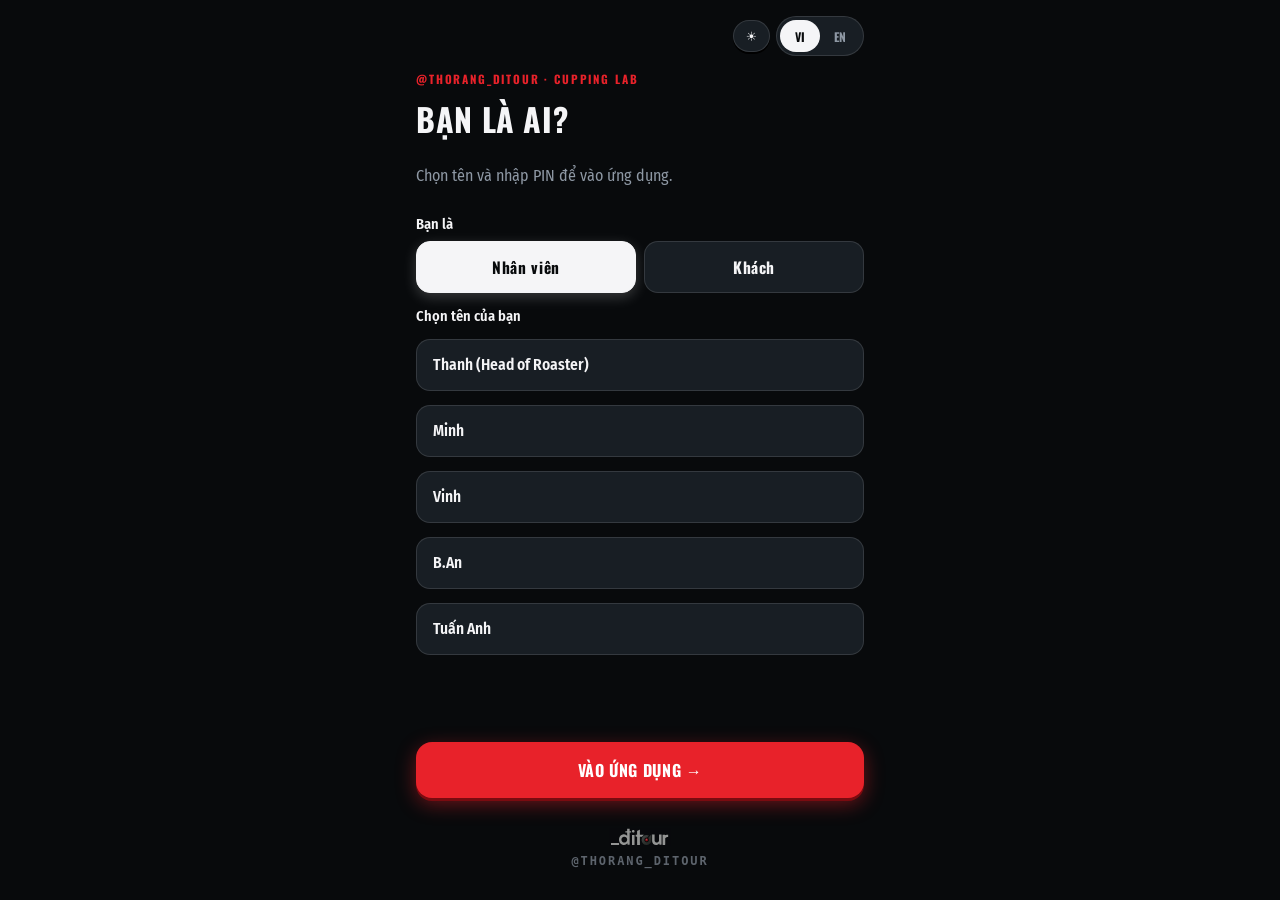
==== commit c461382b: "feat(brand): deploy @thorang_ditour master identity & brand firewall to Checklist and Cupping apps" ====
--- a/index.html
+++ b/index.html
@@ -4,14 +4,14 @@
 <meta charset="utf-8">
 <meta name="viewport" content="width=device-width, initial-scale=1, viewport-fit=cover">
 <meta name="referrer" content="no-referrer">
-<meta name="theme-color" content="#0A1B2B">
+<meta name="theme-color" content="#080A0C">
 <meta name="apple-mobile-web-app-capable" content="yes">
 <meta name="apple-mobile-web-app-status-bar-style" content="black-translucent">
 <meta name="apple-mobile-web-app-title" content="Cupping">
-<title>Cupping</title>
+<title>Cupping Lab · @thorang_ditour</title>
 <link rel="manifest" href="manifest.webmanifest">
-<link rel="apple-touch-icon" href="icon-192.png">
-<link rel="icon" type="image/png" sizes="192x192" href="icon-192.png">
+<link rel="apple-touch-icon" href="icon-bx-192.png">
+<link rel="icon" type="image/png" sizes="192x192" href="icon-bx-192.png">
 <link rel="stylesheet" href="styles.css">
 </head>
 <body>
--- a/styles.css
+++ b/styles.css
@@ -10,31 +10,97 @@
 @font-face{font-family:"Fira Sans Condensed";font-style:normal;font-weight:700;font-display:swap;src:url(fonts/fira-vietnamese-700.woff2) format("woff2");unicode-range:U+0102-0103, U+0110-0111, U+0128-0129, U+0168-0169, U+01A0-01A1, U+01AF-01B0, U+0300-0301, U+0303-0304, U+0308-0309, U+0323, U+0329, U+1EA0-1EF9, U+20AB}
 @font-face{font-family:"Fira Sans Condensed";font-style:normal;font-weight:700;font-display:swap;src:url(fonts/fira-latin-ext-700.woff2) format("woff2");unicode-range:U+0100-02BA, U+02BD-02C5, U+02C7-02CC, U+02CE-02D7, U+02DD-02FF, U+0304, U+0308, U+0329, U+1D00-1DBF, U+1E00-1E9F, U+1EF2-1EFF, U+2020, U+20A0-20AB, U+20AD-20C4, U+2113, U+2C60-2C7F, U+A720-A7FF}
 @font-face{font-family:"Fira Sans Condensed";font-style:normal;font-weight:700;font-display:swap;src:url(fonts/fira-latin-700.woff2) format("woff2");unicode-range:U+0000-00FF, U+0131, U+0152-0153, U+02BB-02BC, U+02C6, U+02DA, U+02DC, U+0304, U+0308, U+0329, U+2000-206F, U+20AC, U+2122, U+2191, U+2193, U+2212, U+2215, U+FEFF, U+FFFD}
-@font-face{font-family:"Oswald";font-style:normal;font-weight:500 600;font-display:swap;src:url(fonts/oswald-vietnamese.woff2) format("woff2");unicode-range:U+0102-0103, U+0110-0111, U+0128-0129, U+0168-0169, U+01A0-01A1, U+01AF-01B0, U+0300-0301, U+0303-0304, U+0308-0309, U+0323, U+0329, U+1EA0-1EF9, U+20AB}
-@font-face{font-family:"Oswald";font-style:normal;font-weight:500 600;font-display:swap;src:url(fonts/oswald-latin-ext.woff2) format("woff2");unicode-range:U+0100-02BA, U+02BD-02C5, U+02C7-02CC, U+02CE-02D7, U+02DD-02FF, U+0304, U+0308, U+0329, U+1D00-1DBF, U+1E00-1E9F, U+1EF2-1EFF, U+2020, U+20A0-20AB, U+20AD-20C4, U+2113, U+2C60-2C7F, U+A720-A7FF}
-@font-face{font-family:"Oswald";font-style:normal;font-weight:500 600;font-display:swap;src:url(fonts/oswald-latin.woff2) format("woff2");unicode-range:U+0000-00FF, U+0131, U+0152-0153, U+02BB-02BC, U+02C6, U+02DA, U+02DC, U+0304, U+0308, U+0329, U+2000-206F, U+20AC, U+2122, U+2191, U+2193, U+2212, U+2215, U+FEFF, U+FFFD}
+@font-face{font-family:"Oswald";font-style:normal;font-weight:500 600 700;font-display:swap;src:url(fonts/oswald-vietnamese.woff2) format("woff2");unicode-range:U+0102-0103, U+0110-0111, U+0128-0129, U+0168-0169, U+01A0-01A1, U+01AF-01B0, U+0300-0301, U+0303-0304, U+0308-0309, U+0323, U+0329, U+1EA0-1EF9, U+20AB}
+@font-face{font-family:"Oswald";font-style:normal;font-weight:500 600 700;font-display:swap;src:url(fonts/oswald-latin-ext.woff2) format("woff2");unicode-range:U+0100-02BA, U+02BD-02C5, U+02C7-02CC, U+02CE-02D7, U+02DD-02FF, U+0304, U+0308, U+0329, U+1D00-1DBF, U+1E00-1E9F, U+1EF2-1EFF, U+2020, U+20A0-20AB, U+20AD-20C4, U+2113, U+2C60-2C7F, U+A720-A7FF}
+@font-face{font-family:"Oswald";font-style:normal;font-weight:500 600 700;font-display:swap;src:url(fonts/oswald-latin.woff2) format("woff2");unicode-range:U+0000-00FF, U+0131, U+0152-0153, U+02BB-02BC, U+02C6, U+02DA, U+02DC, U+0304, U+0308, U+0329, U+2000-206F, U+20AC, U+2122, U+2191, U+2193, U+2212, U+2215, U+FEFF, U+FFFD}
+
+/* ========================================================
+   PORSCHE TELEMETRY COCKPIT & ARCHIVAL JOURNAL
+   CHÍNH THỨC ĐƯỢC HEAD OF ROASTER PHÊ DUYỆT (01/11/2026)
+   ======================================================== */
 :root {
-  /* ADN thợrang ditour (.claude/rules/adn_thiet_ke_thorang_ditour.md): xám nền, navy khối, đỏ một điểm (nút chính). Màu 4 trạng thái cốc + bánh xe vị là dữ liệu, giữ nguyên. */
-  --bg: #1B1E1A; --surface: #2C312B; --surface2: #373C36; --bar: #0A1B2B; --line: #444A43; --line2: #4F554E;
-  --text: #E4E7E3; --muted: #A9B0AB; --soft: #C9CEC9; --accent: #E4E7E3; --accent-rgb: 228, 231, 227; --ok: #9CCB9F; --bad: #F4B8B8; --ink: #14161A;
-  --red: #A9131A; --red-hover: #8F0F15;
-
-  /* 4 Cup Indicator Colors (Coffee Rose inspired) */
+  --bg: #080A0C;
+  --surface: #12161A;
+  --surface2: #181E24;
+  --surface3: #222933;
+  --bar: rgba(10, 13, 16, 0.94);
+  --line: rgba(255, 255, 255, 0.12);
+  --line2: rgba(255, 255, 255, 0.18);
+  --text: #F5F5F7;
+  --muted: #8E98A4;
+  --soft: #C5CBD3;
+  --accent: #F5F5F7;
+  --accent-rgb: 245, 245, 247;
+  --accent-glow: rgba(245, 245, 247, 0.2);
+  --porsche-red: #E8222A;
+  --red: #E8222A;
+  --red-hover: #C51A20;
+  --ok: #4EDEA3;
+  --bad: #E8222A;
+  --ink: #080A0C;
+
+  /* 4 Trạng thái cốc Telemetry */
   --c-uncupped: #E5B358;
   --c-uncupped-bg: rgba(229, 179, 88, 0.14);
-  --c-inprogress: #6BA8F2;
-  --c-inprogress-bg: rgba(107, 168, 242, 0.15);
-  --c-finished: #52B788;
-  --c-finished-bg: rgba(82, 183, 136, 0.16);
-  --c-defect: #E76F51;
-  --c-defect-bg: rgba(231, 111, 81, 0.18);
-}
+  --c-inprogress: #FF9F1C;
+  --c-inprogress-bg: rgba(255, 159, 28, 0.16);
+  --c-finished: #4EDEA3;
+  --c-finished-bg: rgba(78, 222, 163, 0.16);
+  --c-defect: #E8222A;
+  --c-defect-bg: rgba(232, 34, 42, 0.18);
+
+  /* Chuyển động lò xo & Tốc độ phản hồi (theo tieu_chuan_tham_my.md) */
+  --ease-spring: cubic-bezier(0.16, 1, 0.3, 1);
+  --ease-spring-bounce: cubic-bezier(0.34, 1.56, 0.64, 1);
+  --duration-tap: 0.12s;
+  --duration-drawer: 0.32s;
+}
+
 body.light-mode {
-  --bg: #F2F3F0; --surface: #FFFFFF; --surface2: #E4E7E3; --bar: #E4E7E3; --line: #CDD1CC; --line2: #B9BEB8;
-  --text: #0A1B2B; --muted: #4A4F49; --soft: #2F3A44; --accent: #0A1B2B; --accent-rgb: 10, 27, 43; --ok: #2E7D32; --bad: #C62828; --ink: #FFFFFF;
-}
+  --bg: #F4F5F2;
+  --surface: #FFFFFF;
+  --surface2: #E8ECE6;
+  --surface3: #DCE2DA;
+  --bar: rgba(244, 245, 242, 0.94);
+  --line: #CDD4CC;
+  --line2: #B8C0B6;
+  --text: #080A0C;
+  --muted: #4A524A;
+  --soft: #2D352E;
+  --accent: #080A0C;
+  --accent-rgb: 8, 10, 12;
+  --porsche-red: #C51A20;
+  --red: #C51A20;
+  --ok: #1E824C;
+  --bad: #C51A20;
+  --ink: #FFFFFF;
+}
+
 * { box-sizing: border-box; }
-html, body { margin: 0; background: var(--bg); color: var(--text); font-family: "Fira Sans Condensed", system-ui, sans-serif; -webkit-tap-highlight-color: transparent; transition: background 0.25s, color 0.25s; }
+html, body {
+  margin: 0;
+  background-color: var(--bg);
+  background-image: 
+    radial-gradient(circle at 50% 0%, rgba(232, 34, 42, 0.14) 0%, transparent 60%),
+    radial-gradient(circle at 80% 90%, rgba(10, 27, 43, 0.6) 0%, transparent 60%),
+    repeating-linear-gradient(45deg, rgba(255,255,255,0.012) 0, rgba(255,255,255,0.012) 1px, transparent 0, transparent 4px),
+    #080A0C;
+  background-attachment: fixed;
+  color: var(--text);
+  font-family: "Fira Sans Condensed", system-ui, sans-serif;
+  touch-action: manipulation;
+  -webkit-tap-highlight-color: transparent;
+  transition: background 0.25s, color 0.25s;
+}
+body.light-mode {
+  background-image: 
+    radial-gradient(circle at 50% 0%, rgba(197, 26, 32, 0.05) 0%, transparent 50%),
+    #F4F5F2;
+}
+
+button, input, textarea, select, .chip, .mode-tab, .cta, .cta-solo, .cta-measure, .cta-copy, .nav-hub-btn, .theme-btn, .smile-btn, .role, .pick, .all-done-banner, .solo-purpose-btn, .today-session-item {
+  touch-action: manipulation; -webkit-tap-highlight-color: transparent;
+}
 button, input, textarea { font-family: inherit; }
 button { cursor: pointer; }
 button:disabled { cursor: default; opacity: 0.45; }
@@ -44,241 +110,372 @@
 
 .screen { max-width: 480px; margin: 0 auto; min-height: 100vh; padding: calc(16px + env(safe-area-inset-top)) 16px 120px; display: flex; flex-direction: column; gap: 14px; }
 .entry { padding-bottom: 24px; }
-.kicker { margin: 0; font-size: 12px; font-weight: 600; letter-spacing: 0.12em; text-transform: uppercase; color: var(--muted); }
-.title { margin: 0; font-family: "Fira Sans Condensed", system-ui, sans-serif; font-size: 32px; font-weight: 700; line-height: 1.1; }
-.label { font-size: 15px; font-weight: 600; display: flex; flex-direction: column; gap: 8px; }
-.label input { height: 52px; padding: 0 14px; border-radius: 14px; border: 1px solid var(--line2); background: var(--surface); color: var(--text); font-size: 16px; }
+.kicker { margin: 0; font-size: 11.5px; font-weight: 700; letter-spacing: 0.16em; text-transform: uppercase; color: var(--porsche-red); font-family: Oswald, sans-serif; }
+.title { margin: 0; font-family: Oswald, "Fira Sans Condensed", sans-serif; font-size: 32px; font-weight: 700; line-height: 1.1; letter-spacing: 0.02em; text-transform: uppercase; }
+.label { font-size: 14.5px; font-weight: 600; display: flex; flex-direction: column; gap: 8px; }
+.label input { height: 52px; padding: 0 16px; border-radius: 14px; border: 1px solid var(--line2); background: var(--surface2); color: var(--text); font-size: 16px; outline: none; transition: border-color 0.2s, box-shadow 0.2s; }
+.label input:focus { border-color: var(--text); box-shadow: 0 0 0 2px rgba(var(--accent-rgb), 0.2); }
 .seg2 { display: grid; grid-template-columns: 1fr 1fr; gap: 8px; }
-.role, .pick { min-height: 52px; border-radius: 14px; border: 1px solid var(--line); background: var(--surface); color: var(--text); font-size: 16px; font-weight: 600; padding: 0 16px; text-align: left; }
-.role { text-align: center; font-weight: 700; }
-.role.on { background: var(--text); color: var(--bg); border-color: var(--text); }
-.pick.on { background: var(--surface2); border: 2px solid var(--accent); }
-.cta { margin-top: auto; min-height: 56px; border-radius: 16px; border: none; background: var(--red); color: #fff; font-size: 16px; font-weight: 700; }
+.role, .pick { min-height: 52px; border-radius: 14px; border: 1px solid var(--line); background: var(--surface2); color: var(--text); font-size: 15.5px; font-weight: 600; padding: 0 16px; text-align: left; transition: transform var(--duration-tap) var(--ease-spring), border-color 0.2s; }
+.role { text-align: center; font-weight: 700; font-family: Oswald, sans-serif; letter-spacing: 0.04em; }
+.role.on { background: var(--text); color: var(--bg); border-color: var(--text); box-shadow: 0 4px 14px rgba(255, 255, 255, 0.2); }
+.pick.on { background: var(--surface3); border: 2px solid var(--text); box-shadow: 0 0 14px rgba(255, 255, 255, 0.15); }
+.role:active, .pick:active { transform: scale(0.97); }
+
+.cta {
+  margin-top: auto; min-height: 56px; border-radius: 16px; border: none;
+  background: var(--porsche-red); color: #FFFFFF; font-size: 16px; font-weight: 700;
+  letter-spacing: 0.04em; text-transform: uppercase; font-family: Oswald, sans-serif;
+  box-shadow: 0 3px 0 #7A0B10, 0 6px 20px rgba(232, 34, 42, 0.45);
+  transition: transform var(--duration-tap) var(--ease-spring), filter 0.15s;
+}
+.cta:active { transform: scale(0.97) translateY(2px); box-shadow: 0 1px 0 #7A0B10; filter: brightness(0.92); }
 
 .toprow { display: flex; align-items: center; justify-content: space-between; gap: 8px; }
-.sync { display: flex; align-items: center; gap: 8px; font-size: 13px; font-weight: 600; color: var(--ok); }
-.sync::before { content: ""; width: 8px; height: 8px; border-radius: 999px; background: currentColor; }
-.sync.busy { color: var(--accent); } .sync.off { color: var(--bad); }
-.who { border: none; background: transparent; color: var(--muted); font-size: 13px; min-height: 44px; padding: 0 4px; }
+.sync { display: flex; align-items: center; gap: 8px; font-size: 12.5px; font-weight: 700; color: var(--ok); letter-spacing: 0.03em; }
+.sync::before { content: ""; width: 8px; height: 8px; border-radius: 999px; background: currentColor; box-shadow: 0 0 8px currentColor; }
+.sync.busy { color: var(--wip); } .sync.off { color: var(--bad); }
+.who { border: none; background: transparent; color: var(--muted); font-size: 13px; font-weight: 600; min-height: 44px; padding: 0 4px; }
 .top-controls { display: flex; align-items: center; gap: 6px; }
-.theme-btn { border: 1px solid var(--line); background: var(--surface2); color: var(--text); border-radius: 999px; height: 32px; padding: 0 10px; font-size: 13px; font-weight: 600; cursor: pointer; display: flex; align-items: center; justify-content: center; transition: border-color 0.2s; }
-.theme-btn:hover { border-color: var(--accent); }
-.lang { display: flex; padding: 3px; border-radius: 999px; background: var(--surface); border: 1px solid var(--line); }
-body.light-mode .lang { background: #EAE4DC; }
-.lang button { min-width: 40px; height: 32px; border-radius: 999px; border: none; background: transparent; color: var(--muted); font-size: 13px; font-weight: 700; }
-.lang button.on { background: var(--text); color: var(--bg); }
-
-.chips { display: flex; gap: 8px; overflow-x: auto; padding-bottom: 4px; scrollbar-width: none; }
+.theme-btn { border: 1px solid var(--line); background: var(--surface2); color: var(--text); border-radius: 999px; height: 32px; padding: 0 12px; font-size: 12.5px; font-weight: 600; cursor: pointer; display: flex; align-items: center; justify-content: center; box-shadow: 0 2px 0 #000; transition: border-color 0.2s, transform var(--duration-tap) var(--ease-spring); }
+.theme-btn:active { transform: scale(0.95); }
+.theme-btn:hover { border-color: var(--text); }
+.lang { display: flex; padding: 3px; border-radius: 999px; background: var(--surface2); border: 1px solid var(--line); }
+body.light-mode .lang { background: #E8ECE6; }
+.lang button { min-width: 40px; height: 32px; border-radius: 999px; border: none; background: transparent; color: var(--muted); font-size: 12px; font-weight: 700; font-family: Oswald, sans-serif; }
+.lang button.on { background: var(--text); color: var(--bg); font-weight: 700; }
+
+/* Chips Bar */
+.chips { display: flex; gap: 8px; overflow-x: auto; padding-bottom: 6px; scrollbar-width: none; }
 .chips::-webkit-scrollbar { display: none; }
-.chip { flex: 0 0 auto; min-width: 80px; height: 50px; padding: 4px 10px; border-radius: 14px; border: 1.5px solid transparent; background: var(--surface); color: var(--text); display: flex; flex-direction: column; align-items: center; justify-content: center; gap: 2px; transition: transform 0.2s, box-shadow 0.2s, border-color 0.2s; }
-.chip b { font-size: 16px; font-family: Oswald, "Fira Sans Condensed", sans-serif; line-height: 1; }
+.chip {
+  flex: 0 0 auto; min-width: 82px; height: 50px; padding: 4px 10px;
+  border-radius: 12px; border: 1.5px solid rgba(255, 255, 255, 0.12);
+  background: #14181E; color: var(--text);
+  display: flex; flex-direction: column; align-items: center; justify-content: center; gap: 2px;
+  cursor: pointer; box-shadow: 0 4px 12px rgba(0, 0, 0, 0.4);
+  transition: transform var(--duration-tap) var(--ease-spring), box-shadow 0.2s, border-color 0.2s;
+}
+.chip:active { transform: scale(0.95); }
+.chip b { font-size: 16px; font-family: Oswald, sans-serif; line-height: 1; font-weight: 700; }
 .chip span { font-size: 11px; font-weight: 600; opacity: 0.9; }
 
 .chip.chip-uncupped { background: var(--c-uncupped-bg); color: var(--c-uncupped); border-color: rgba(229, 179, 88, 0.35); }
-.chip.chip-inprogress { background: var(--c-inprogress-bg); color: var(--c-inprogress); border-color: rgba(107, 168, 242, 0.35); }
-.chip.chip-finished, .chip.saved { background: var(--c-finished-bg); color: var(--c-finished); border-color: rgba(82, 183, 136, 0.4); }
-.chip.chip-defect { background: var(--c-defect-bg); color: var(--c-defect); border-color: var(--c-defect); }
-.chip.on { transform: translateY(-2px); box-shadow: 0 4px 14px rgba(0, 0, 0, 0.3); border-color: var(--accent); }
-.chip.on.chip-finished { border-color: var(--c-finished); }
-.chip.on.chip-defect { border-color: var(--c-defect); }
+.chip.chip-inprogress { background: var(--c-inprogress-bg); color: var(--c-inprogress); border-color: rgba(255, 159, 28, 0.4); }
+.chip.chip-finished, .chip.saved { background: var(--c-finished-bg); color: var(--c-finished); border-color: rgba(78, 222, 163, 0.4); }
+.chip.chip-defect { background: var(--c-defect-bg); color: #FFA5A8; border-color: var(--porsche-red); }
+.chip.on {
+  transform: translateY(-2px);
+  border-color: #F5F5F7 !important;
+  box-shadow: 0 6px 18px rgba(255, 255, 255, 0.2), inset 0 1px 0 rgba(255, 255, 255, 0.3);
+}
+.chip.on.chip-finished { border-color: var(--c-finished) !important; box-shadow: 0 6px 18px rgba(78, 222, 163, 0.35); }
+.chip.on.chip-defect { border-color: var(--porsche-red) !important; box-shadow: 0 6px 18px rgba(232, 34, 42, 0.4); }
 
 .headline { display: flex; align-items: flex-end; justify-content: space-between; }
-.code { font-family: Oswald, "Fira Sans Condensed", sans-serif; font-size: 36px; font-weight: 700; line-height: 1; }
-.liveavg { font-size: 15px; font-weight: 600; color: var(--accent); margin-left: 12px; }
+.code { font-family: Oswald, "Fira Sans Condensed", sans-serif; font-size: 38px; font-weight: 700; line-height: 1; letter-spacing: 0.02em; }
+.liveavg { font-size: 16px; font-weight: 700; color: #4EDEA3; margin-left: 12px; font-family: Oswald, sans-serif; }
 .icons { display: flex; gap: 6px; }
-.icon { width: 44px; height: 44px; border-radius: 12px; border: 1px solid var(--line); background: var(--surface); color: var(--text); display: flex; align-items: center; justify-content: center; }
+.icon { width: 44px; height: 44px; border-radius: 12px; border: 1px solid var(--line); background: var(--surface2); color: var(--text); display: flex; align-items: center; justify-content: center; }
 
 /* Quick impression / smile-o-meter */
-.smile-card { display: flex; align-items: center; justify-content: space-between; padding: 10px 14px; border-radius: 14px; border: 1px solid var(--line); background: var(--surface); }
-.smile-label { font-size: 13px; font-weight: 600; color: var(--muted); }
+.smile-card {
+  display: flex; align-items: center; justify-content: space-between;
+  padding: 12px 16px; border-radius: 16px; border: 1px solid var(--line);
+  border-left: 3.5px solid var(--porsche-red);
+  background: linear-gradient(135deg, rgba(20, 24, 30, 0.92) 0%, rgba(11, 14, 18, 0.96) 100%);
+  box-shadow: 0 14px 40px rgba(0, 0, 0, 0.75), inset 0 1px 0 rgba(255, 255, 255, 0.16);
+}
+.smile-label { font-size: 13px; font-weight: 700; color: var(--muted); text-transform: uppercase; letter-spacing: 0.05em; }
 .smile-options { display: flex; gap: 8px; }
-.smile-btn { background: var(--surface2); border: 1px solid var(--line); color: var(--text); font-size: 13px; font-weight: 600; padding: 6px 12px; border-radius: 999px; cursor: pointer; opacity: 0.65; transition: transform 0.2s, opacity 0.2s, background 0.2s, color 0.2s; }
-.smile-btn.active { opacity: 1; transform: scale(1.05); background: rgba(var(--accent-rgb), 0.2); border-color: var(--accent); color: var(--accent); font-weight: 700; }
-
-.card { display: flex; flex-direction: column; gap: 10px; padding: 14px; border-radius: 16px; border: 1px solid var(--line); background: var(--surface); color: var(--text); text-align: left; font-size: 14px; }
-.card h2 { margin: 0; font-size: 14px; font-weight: 600; display: flex; justify-content: space-between; }
-.card h2 em { font-style: normal; color: var(--accent); }
-.card.dashed { border-style: dashed; background: transparent; color: var(--muted); line-height: 1.5; }
-
-.radar-wrap { width: 100%; max-width: 280px; height: 180px; margin: 4px auto 8px; }
+.smile-btn { background: var(--surface2); border: 1px solid var(--line); color: var(--text); font-size: 13px; font-weight: 600; padding: 6px 14px; border-radius: 999px; cursor: pointer; opacity: 0.7; transition: transform var(--duration-tap) var(--ease-spring), opacity 0.2s, background 0.2s, color 0.2s; }
+.smile-btn:active { transform: scale(0.94); }
+.smile-btn.active { opacity: 1; transform: scale(1.05); background: var(--text); border-color: var(--text); color: var(--bg); font-weight: 700; box-shadow: 0 0 12px rgba(255, 255, 255, 0.3); }
+
+/* Bento Cards (Porsche GT3 RS Cockpit) */
+.card {
+  display: flex; flex-direction: column; gap: 10px; padding: 16px;
+  border-radius: 16px; border: 1px solid var(--line);
+  border-left: 3.5px solid var(--porsche-red);
+  background: linear-gradient(135deg, rgba(20, 24, 30, 0.92) 0%, rgba(11, 14, 18, 0.96) 100%);
+  color: var(--text); text-align: left; font-size: 14px;
+  box-shadow: 0 16px 44px rgba(0, 0, 0, 0.8), inset 0 1px 0 rgba(255, 255, 255, 0.16);
+  position: relative;
+}
+.card::after {
+  content: '';
+  position: absolute; top: 0; right: 0;
+  width: 28px; height: 28px;
+  background: linear-gradient(135deg, transparent 50%, rgba(232, 34, 42, 0.12) 50%);
+  border-top-right-radius: 15px;
+  pointer-events: none;
+}
+.card h2 { margin: 0; font-family: Oswald, sans-serif; font-size: 15px; font-weight: 700; display: flex; justify-content: space-between; text-transform: uppercase; letter-spacing: 0.04em; }
+.card h2 em { font-style: normal; color: #4EDEA3; }
+.card.dashed { border-style: dashed; background: transparent; color: var(--muted); line-height: 1.5; border-left-style: dashed; }
+
+.radar-wrap { width: 100%; max-width: 280px; height: 180px; margin: 4px auto 8px; filter: drop-shadow(0 8px 24px rgba(0, 0, 0, 0.7)); }
 .radar-svg { width: 100%; height: 100%; overflow: visible; display: block; }
 
 .mini { display: grid; grid-template-columns: repeat(7, minmax(0, 1fr)); gap: 6px; }
-.mini div { display: flex; flex-direction: column; align-items: center; gap: 4px; font-size: 10px; color: var(--muted); }
-.mini b { width: 100%; height: 36px; border-radius: 10px; display: flex; align-items: center; justify-content: center; font-size: 16px; background: #2A2F37; color: var(--text); }
-body.light-mode .mini b { background: #EAE4DC; }
+.mini div { display: flex; flex-direction: column; align-items: center; gap: 4px; font-size: 10px; color: var(--muted); font-weight: 600; text-transform: uppercase; }
+.mini b { width: 100%; height: 38px; border-radius: 8px; display: flex; align-items: center; justify-content: center; font-size: 16px; font-family: Oswald, sans-serif; font-weight: 700; background: #181C20; color: var(--text); border: 1px solid var(--line); box-shadow: inset 0 1px 3px rgba(0,0,0,0.4); }
+body.light-mode .mini b { background: #E8ECE6; }
 .mini b.empty { background: transparent; color: #6B7280; border: 1px dashed var(--line2); }
 .tags { display: flex; flex-wrap: wrap; gap: 8px; }
-.tag { display: flex; align-items: center; gap: 8px; padding: 6px 12px; border-radius: 999px; font-size: 13px; font-weight: 600; color: var(--ink); }
-.tag.def { background: #3A2326; color: var(--bad); }
-
-.bar { position: fixed; left: 0; right: 0; bottom: 0; height: calc(64px + env(safe-area-inset-bottom) * 0.35); background: var(--bar); border-top: 1px solid var(--line); display: flex; padding-bottom: calc(env(safe-area-inset-bottom) * 0.35); }
-body.light-mode .bar { border-top-color: #D8D0C5; }
+.tag { display: flex; align-items: center; gap: 8px; padding: 6px 14px; border-radius: 999px; font-size: 13px; font-weight: 600; color: var(--ink); box-shadow: 0 2px 6px rgba(0,0,0,0.3); }
+.tag.def { background: #3A1417; color: #FFA5A8; border: 1px solid var(--porsche-red); }
+
+/* Floating Aerospace Dock */
+.bar {
+  position: fixed; left: 0; right: 0; bottom: 0;
+  height: calc(64px + env(safe-area-inset-bottom) * 0.35);
+  background: var(--bar);
+  backdrop-filter: blur(28px) saturate(180%);
+  -webkit-backdrop-filter: blur(28px) saturate(180%);
+  border-top: 1px solid var(--line);
+  box-shadow: 0 -8px 30px rgba(0, 0, 0, 0.7);
+  display: flex; padding-bottom: calc(env(safe-area-inset-bottom) * 0.35);
+  z-index: 99;
+}
+body.light-mode .bar { border-top-color: #CDD4CC; }
 .bar .half { flex: 1; display: flex; }
-.bar .tab { flex: 1; border: none; background: transparent; color: var(--text); font-size: 12px; font-weight: 600; display: flex; flex-direction: column; align-items: center; justify-content: center; gap: 4px; }
-.bar .tab.go { color: var(--accent); font-weight: 700; }
+.bar .tab {
+  flex: 1; border: none; background: transparent; color: var(--muted);
+  font-size: 11.5px; font-weight: 700; text-transform: uppercase; letter-spacing: 0.05em;
+  display: flex; flex-direction: column; align-items: center; justify-content: center; gap: 4px;
+  transition: color 0.15s, transform var(--duration-tap) var(--ease-spring);
+}
+.bar .tab:active { transform: scale(0.95); }
+.bar .tab.go { color: #F5F5F7; }
 .bar .mid { width: 84px; position: relative; }
-.fab { position: absolute; left: 10px; top: -30px; width: 64px; height: 64px; border-radius: 999px; border: 4px solid var(--bg); background: var(--accent); color: var(--bg); display: flex; align-items: center; justify-content: center; }
-
-.scrim { position: fixed; inset: 0; background: rgba(8, 9, 11, 0.7); z-index: 10; }
-.sheet { position: fixed; left: 0; right: 0; bottom: 0; max-height: 88vh; overflow-y: auto; z-index: 11; max-width: 480px; margin: 0 auto; padding: 10px 16px calc(20px + env(safe-area-inset-bottom)); border-radius: 22px 22px 0 0; background: var(--surface); border-top: 1px solid var(--line); display: flex; flex-direction: column; gap: 12px; }
-.sheet-head { display: flex; align-items: center; justify-content: space-between; font-size: 17px; font-weight: 700; }
-.sheet-head button { width: 44px; height: 44px; border-radius: 12px; border: none; background: var(--surface2); color: var(--text); font-size: 20px; }
-.row-label { display: flex; justify-content: space-between; font-size: 14px; font-weight: 600; }
-.row-label span { font-size: 11px; font-weight: 500; color: var(--muted); }
-.nine { display: grid; grid-template-columns: repeat(9, minmax(0, 1fr)); gap: 4px; margin: 5px 0 10px; }
-.nine button { height: 40px; border-radius: 10px; border: 1px solid var(--line2); background: var(--bg); color: var(--text); font-size: 16px; font-weight: 700; padding: 0; }
+.fab {
+  position: absolute; left: 10px; top: -28px; width: 64px; height: 64px;
+  border-radius: 999px; border: 4px solid #080A0C;
+  background: linear-gradient(135deg, #4EDEA3 0%, #2A9D8F 100%);
+  color: #0A1B2B;
+  box-shadow: 0 10px 28px rgba(78, 222, 163, 0.55), inset 0 2px 3px rgba(255, 255, 255, 0.7);
+  display: flex; align-items: center; justify-content: center; cursor: pointer;
+  transition: transform var(--duration-tap) var(--ease-spring), box-shadow 0.2s;
+}
+.fab:active { transform: scale(0.94); box-shadow: 0 4px 14px rgba(78, 222, 163, 0.4); }
+
+/* Slide-out Cassette Sheet Drawer */
+@keyframes scrimFadeIn { from { opacity: 0; } to { opacity: 1; } }
+@keyframes sheetSlideUp { from { transform: translate3d(0, 100%, 0); opacity: 0.85; } to { transform: translate3d(0, 0, 0); opacity: 1; } }
+.scrim { position: fixed; inset: 0; background: rgba(5, 7, 9, 0.8); backdrop-filter: blur(6px); -webkit-backdrop-filter: blur(6px); z-index: 100; animation: scrimFadeIn 0.22s var(--ease-spring) forwards; }
+.sheet {
+  position: fixed; left: 0; right: 0; bottom: 0; max-height: 88vh;
+  overflow-y: auto; z-index: 101; max-width: 480px; margin: 0 auto;
+  padding: 8px 16px calc(24px + env(safe-area-inset-bottom));
+  border-radius: 20px 20px 0 0;
+  background: rgba(14, 17, 21, 0.98);
+  border-top: 2.5px solid var(--porsche-red);
+  display: flex; flex-direction: column; gap: 12px;
+  box-shadow: 0 -16px 50px rgba(0, 0, 0, 0.9);
+  backdrop-filter: blur(28px); -webkit-backdrop-filter: blur(28px);
+  animation: sheetSlideUp var(--duration-drawer) var(--ease-spring) forwards;
+  will-change: transform;
+}
+.sheet-handle {
+  width: 38px; height: 5px; border-radius: 999px;
+  background: var(--porsche-red); margin: 2px auto 6px; flex-shrink: 0;
+}
+@keyframes sheetSlideDown { from { transform: translate3d(0, 0, 0); } to { transform: translate3d(0, 100%, 0); } }
+@keyframes scrimFadeOut { from { opacity: 1; } to { opacity: 0; } }
+.sheet.settled, .scrim.settled { animation: none; will-change: auto; }
+.sheet.leaving { animation: sheetSlideDown 0.24s cubic-bezier(0.4, 0, 1, 1) forwards; pointer-events: none; }
+.scrim.leaving { animation: scrimFadeOut 0.24s ease forwards; pointer-events: none; }
+
+.sheet-head { display: flex; align-items: center; justify-content: space-between; font-size: 18px; font-weight: 700; font-family: Oswald, sans-serif; text-transform: uppercase; letter-spacing: 0.03em; }
+.sheet-head button { width: 44px; height: 44px; border-radius: 12px; border: 1px solid var(--line); background: var(--surface2); color: var(--text); font-size: 20px; cursor: pointer; transition: transform var(--duration-tap) var(--ease-spring); }
+.sheet-head button:active { transform: scale(0.92); }
+
+.row-label { display: flex; justify-content: space-between; font-size: 14px; font-weight: 700; }
+.row-label span { font-size: 11px; font-weight: 600; color: var(--muted); text-transform: uppercase; letter-spacing: 0.05em; }
+
+/* 7 hàng phím bấm 1..9 Tactile Racing Switchgear */
+.nine { display: grid; grid-template-columns: repeat(9, minmax(0, 1fr)); gap: 5px; margin: 6px 0 10px; }
+.nine button {
+  height: 42px; border-radius: 6px; border: 1px solid rgba(255, 255, 255, 0.1);
+  background: #181C20; color: #F5F5F7;
+  font-family: Oswald, sans-serif; font-size: 16px; font-weight: 700;
+  padding: 0; cursor: pointer;
+  box-shadow: 0 3px 0 #0A0D0F, inset 0 1px 0 rgba(255, 255, 255, 0.12);
+  transition: transform var(--duration-tap) var(--ease-spring), background 0.12s, border-color 0.12s, box-shadow 0.12s;
+}
+.nine button:active { transform: scale(0.92) translateY(2px); box-shadow: 0 1px 0 #0A0D0F; }
 .nine.big button { height: 52px; }
-.nine button.on { background: var(--accent); color: var(--bg); border: 2px solid var(--accent); }
-.ends { display: flex; justify-content: space-between; font-size: 12px; color: var(--muted); }
-.qtext { font-family: "Fira Sans Condensed", system-ui, sans-serif; font-size: 23px; font-weight: 600; line-height: 1.3; min-height: 90px; }
+
+/* Phím số 9 kích hoạt vạch đỏ Redline */
+.nine button:nth-child(9) {
+  border-color: rgba(232, 34, 42, 0.45); color: #FFA5A8;
+}
+.nine button:nth-child(9).on {
+  background: #E8222A !important; border-color: #E8222A !important;
+  color: #FFFFFF !important; box-shadow: 0 2px 0 #7A0B10, 0 0 18px rgba(232, 34, 42, 0.8) !important;
+}
+.nine button.on {
+  background: #F5F5F7; border-color: #F5F5F7; color: #080A0C;
+  font-weight: 700; box-shadow: 0 2px 0 #A0A5AA, 0 0 14px rgba(255, 255, 255, 0.7);
+}
+
+.ends { display: flex; justify-content: space-between; font-size: 11.5px; color: var(--muted); font-weight: 600; text-transform: uppercase; letter-spacing: 0.04em; }
+.qtext { font-family: "Fira Sans Condensed", system-ui, sans-serif; font-size: 22px; font-weight: 600; line-height: 1.3; min-height: 90px; }
 .qdots { display: flex; gap: 6px; justify-content: center; }
 .qdots i { width: 8px; height: 8px; border-radius: 999px; background: var(--line2); }
-.qdots i.done { background: var(--muted); } .qdots i.cur { background: var(--accent); }
+.qdots i.done { background: var(--muted); } .qdots i.cur { background: var(--text); box-shadow: 0 0 6px rgba(255,255,255,0.6); }
 .ghost { min-height: 44px; border-radius: 12px; border: 1px solid var(--line); background: transparent; color: var(--text); font-size: 14px; font-weight: 600; }
-.crow { display: flex; align-items: center; gap: 8px; border-bottom: 1px solid #2C313A; }
+.crow { display: flex; align-items: center; gap: 8px; border-bottom: 1px solid rgba(255, 255, 255, 0.1); }
 .crow .dot { width: 12px; height: 12px; border-radius: 999px; flex-shrink: 0; }
-.crow .nm { flex: 1; display: flex; flex-direction: column; padding: 6px 0; font-size: 15px; font-weight: 600; }
+.crow .nm { flex: 1; display: flex; flex-direction: column; padding: 8px 0; font-size: 15px; font-weight: 600; }
 .crow .nm span { font-size: 11px; font-weight: 400; color: var(--muted); }
-.lv { width: 26px; height: 44px; border: none; background: transparent; padding: 0; display: flex; align-items: center; justify-content: center; }
+.lv { width: 28px; height: 44px; border: none; background: transparent; padding: 0; display: flex; align-items: center; justify-content: center; }
 .lv i { width: 16px; height: 16px; border-radius: 999px; border: 2px solid #5A606B; }
-.lv i.on { background: var(--accent); border-color: var(--accent); }
+.lv i.on { background: #4EDEA3; border-color: #4EDEA3; box-shadow: 0 0 8px rgba(78, 222, 163, 0.6); }
 .rm { width: 40px; height: 44px; border: none; background: transparent; color: var(--muted); font-size: 20px; }
 .note { display: flex; flex-direction: column; gap: 6px; font-size: 13px; font-weight: 600; color: var(--soft); }
-.note textarea { font-size: 14px; padding: 10px; border-radius: 12px; border: 1px solid var(--line); background: var(--bg); color: var(--text); resize: none; }
+.note textarea { font-size: 14px; padding: 12px; border-radius: 12px; border: 1px solid var(--line); background: var(--surface2); color: var(--text); resize: none; outline: none; }
+.note textarea:focus { border-color: var(--text); }
 .defgrp { display: flex; flex-direction: column; gap: 8px; }
-.defgrp p { margin: 0; font-size: 12px; font-weight: 600; letter-spacing: 0.1em; text-transform: uppercase; color: var(--muted); }
-.defbtn { min-height: 44px; padding: 0 14px; border-radius: 999px; border: 1px solid var(--line2); background: transparent; color: var(--text); font-size: 14px; font-weight: 600; }
-.defbtn.on { background: var(--bad); color: #3A1417; border: 2px solid var(--bad); }
-
-.wheelwrap { position: fixed; left: 0; right: 0; bottom: 72px; z-index: 11; display: flex; flex-direction: column; align-items: center; pointer-events: none; }
+.defgrp p { margin: 0; font-size: 12px; font-weight: 700; letter-spacing: 0.1em; text-transform: uppercase; color: var(--muted); }
+.defbtn { min-height: 44px; padding: 0 16px; border-radius: 999px; border: 1px solid var(--line2); background: transparent; color: var(--text); font-size: 14px; font-weight: 600; }
+.defbtn.on { background: var(--bad); color: #FFFFFF; border: 2px solid var(--bad); box-shadow: 0 0 14px rgba(232, 34, 42, 0.5); }
+
+/* Bánh xe vị Wheel */
+.wheelwrap { position: fixed; left: 0; right: 0; bottom: 72px; z-index: 102; display: flex; flex-direction: column; align-items: center; pointer-events: none; }
 .wheelwrap svg { width: min(100vw, 440px); height: auto; display: block; overflow: visible; }
 .wheelwrap path { pointer-events: auto; cursor: pointer; stroke: var(--bg); stroke-width: 1.5; transition: filter 0.2s, stroke-width 0.2s; }
-.wheelwrap path:hover { filter: brightness(1.15); stroke: #FFFFFF; stroke-width: 2.5; }
-.wheelwrap path.sel { stroke: #FFFFFF; stroke-width: 3; filter: drop-shadow(0 0 6px var(--accent)); }
-.wheelwrap text { pointer-events: none; fill: var(--ink); }
-.pill { pointer-events: auto; margin-bottom: 10px; min-height: 44px; padding: 10px 20px; border-radius: 999px; font-size: 14px; font-weight: 700; transition: transform 0.2s; }
-button.pill { border: 1px solid var(--accent); background: var(--surface); color: var(--text); }
-body.light-mode button.pill { background: #EAE4DC; }
+.wheelwrap path:hover { filter: brightness(1.2); stroke: #FFFFFF; stroke-width: 2.5; }
+.wheelwrap path.sel { stroke: #FFFFFF; stroke-width: 3; filter: drop-shadow(0 0 8px rgba(255,255,255,0.7)); }
+.wheelwrap text { pointer-events: none; fill: var(--ink); font-weight: 600; }
+.pill { pointer-events: auto; margin-bottom: 10px; min-height: 44px; padding: 10px 20px; border-radius: 999px; font-size: 14px; font-weight: 700; transition: transform 0.2s; box-shadow: 0 4px 16px rgba(0,0,0,0.5); }
+button.pill { border: 1px solid var(--text); background: var(--surface2); color: var(--text); }
 .pill.info { background: var(--text); color: var(--bg); }
 .pill.hint { color: var(--soft); }
-.hub { position: fixed; left: 50%; bottom: 40px; transform: translateX(-50%); z-index: 12; width: 64px; height: 64px; border-radius: 999px; border: 4px solid var(--bg); background: var(--text); color: var(--bg); font-size: 26px; font-weight: 700; }
-
-.toast { display: none; position: fixed; left: 16px; right: 16px; top: 16px; z-index: 20; max-width: 448px; margin: 0 auto; padding: 12px 16px; border-radius: 14px; background: var(--text); color: var(--bg); font-size: 14px; font-weight: 600; line-height: 1.4; text-align: center; }
+.hub { position: fixed; left: 50%; bottom: 40px; transform: translateX(-50%); z-index: 103; width: 64px; height: 64px; border-radius: 999px; border: 4px solid var(--bg); background: var(--text); color: var(--bg); font-size: 26px; font-weight: 700; box-shadow: 0 8px 24px rgba(0,0,0,0.6); }
+
+.toast { display: none; position: fixed; left: 16px; right: 16px; top: 16px; z-index: 120; max-width: 448px; margin: 0 auto; padding: 12px 18px; border-radius: 14px; background: var(--text); color: var(--bg); font-size: 14px; font-weight: 700; line-height: 1.4; text-align: center; box-shadow: 0 8px 30px rgba(0,0,0,0.7); }
 .toast.show { display: block; }
 
 /* Hub Screen & Navigation */
 .hub-screen { gap: 16px; padding-bottom: 40px; }
 .hub-brand { display: flex; flex-direction: column; }
-.hub-brand span { font-size: 10px; font-weight: 700; letter-spacing: 0.14em; color: var(--accent); }
-.hub-brand b { font-family: Oswald, "Fira Sans Condensed", sans-serif; font-size: 16px; color: var(--text); }
+.hub-brand span { font-size: 10.5px; font-weight: 700; letter-spacing: 0.16em; color: var(--porsche-red); font-family: Oswald, sans-serif; text-transform: uppercase; }
+.hub-brand b { font-family: Oswald, sans-serif; font-size: 18px; color: var(--text); text-transform: uppercase; letter-spacing: 0.03em; }
 .hub-hero { display: flex; flex-direction: column; gap: 4px; margin-top: 4px; }
-.hub-hero .title { font-size: 26px; }
-.hub-card { padding: 16px; gap: 12px; border-radius: 18px; background: var(--surface); border: 1px solid var(--line); transition: border-color 0.2s, box-shadow 0.2s; }
-.hub-card:hover { border-color: rgba(var(--accent-rgb), 0.4); }
+.hub-hero .title { font-size: 28px; }
+.hub-card { padding: 18px; gap: 12px; border-radius: 16px; border: 1px solid var(--line); border-left: 3.5px solid var(--porsche-red); background: linear-gradient(135deg, rgba(20, 24, 30, 0.92) 0%, rgba(11, 14, 18, 0.96) 100%); box-shadow: 0 16px 44px rgba(0, 0, 0, 0.8), inset 0 1px 0 rgba(255, 255, 255, 0.16); transition: border-color 0.2s, box-shadow 0.2s; }
+.hub-card:hover { border-color: rgba(255, 255, 255, 0.25); }
 .hub-head { display: flex; flex-direction: column; gap: 4px; }
-.hub-badge { display: inline-flex; align-items: center; align-self: flex-start; padding: 4px 10px; border-radius: 999px; font-size: 12px; font-weight: 700; background: var(--surface2); color: var(--text); }
-.hub-badge.primary { background: rgba(var(--accent-rgb), 0.18); color: var(--accent); border: 1px solid rgba(var(--accent-rgb), 0.35); }
+.hub-badge { display: inline-flex; align-items: center; align-self: flex-start; padding: 4px 12px; border-radius: 999px; font-size: 11px; font-weight: 700; background: var(--surface2); color: var(--text); text-transform: uppercase; letter-spacing: 0.05em; }
+.hub-badge.primary { background: rgba(255, 255, 255, 0.15); color: #F5F5F7; border: 1px solid rgba(255, 255, 255, 0.3); }
 .hub-badge.secondary { background: rgba(107, 168, 242, 0.16); color: #6BA8F2; border: 1px solid rgba(107, 168, 242, 0.35); }
-.hub-card h3 { margin: 0; font-size: 16px; font-weight: 700; color: var(--text); }
+.hub-card h3 { margin: 0; font-family: Oswald, sans-serif; font-size: 18px; font-weight: 700; color: var(--text); text-transform: uppercase; letter-spacing: 0.03em; }
 .count-row { display: grid; grid-template-columns: repeat(4, 1fr); gap: 6px; margin-top: 4px; }
-.count-btn { height: 40px; border-radius: 12px; border: 1px solid var(--line2); background: var(--bg); color: var(--muted); font-size: 12px; font-weight: 600; transition: all 0.2s; }
-.count-btn.on { background: var(--accent); color: var(--bg); border-color: var(--accent); font-weight: 700; }
-.cta-solo { width: 100%; min-height: 50px; border-radius: 14px; border: none; background: var(--red); color: #fff; font-size: 15px; font-weight: 700; display: flex; align-items: center; justify-content: center; gap: 8px; transition: transform 0.15s, opacity 0.2s; }
+.count-btn { height: 42px; border-radius: 10px; border: 1px solid var(--line2); background: var(--surface2); color: var(--muted); font-size: 13px; font-weight: 700; font-family: Oswald, sans-serif; transition: all 0.2s; }
+.count-btn.on { background: var(--text); color: var(--bg); border-color: var(--text); font-weight: 700; }
+.cta-solo { width: 100%; min-height: 52px; border-radius: 14px; border: none; background: var(--porsche-red); color: #fff; font-size: 15px; font-weight: 700; text-transform: uppercase; font-family: Oswald, sans-serif; letter-spacing: 0.04em; display: flex; align-items: center; justify-content: center; gap: 8px; box-shadow: 0 3px 0 #7A0B10, 0 6px 18px rgba(232, 34, 42, 0.4); transition: transform 0.15s; }
 .cta-solo:active { transform: scale(0.98); }
-.resume-card { border-color: rgba(82, 183, 136, 0.4); background: rgba(82, 183, 136, 0.06); }
-.btn-resume { min-height: 44px; border-radius: 12px; border: 1.5px solid var(--c-finished); background: var(--c-finished-bg); color: var(--c-finished); font-size: 14px; font-weight: 700; }
+.resume-card { border-color: rgba(78, 222, 163, 0.4); border-left-color: #4EDEA3; background: rgba(78, 222, 163, 0.06); }
+.btn-resume { min-height: 46px; border-radius: 12px; border: 1.5px solid var(--c-finished); background: var(--c-finished-bg); color: var(--c-finished); font-size: 14px; font-weight: 700; }
 .join-row { display: flex; gap: 8px; }
-.join-row input { flex: 1; height: 46px; border-radius: 12px; border: 1px solid var(--line2); background: var(--bg); color: var(--text); padding: 0 12px; font-size: 14px; }
-.btn-join { min-width: 80px; height: 46px; border-radius: 12px; border: 1px solid var(--line); background: var(--surface2); color: var(--text); font-weight: 700; font-size: 14px; }
-.nav-hub-btn { border: 1px solid var(--line); background: var(--surface2); color: var(--text); border-radius: 999px; height: 32px; padding: 0 10px; font-size: 12px; font-weight: 600; display: flex; align-items: center; justify-content: center; transition: border-color 0.2s; }
-.nav-hub-btn:hover { border-color: var(--accent); }
-
-/* Summary Screen (Flight Summary & Consensus) */
+.join-row input { flex: 1; height: 48px; border-radius: 12px; border: 1px solid var(--line2); background: var(--surface2); color: var(--text); padding: 0 14px; font-size: 14px; outline: none; }
+.btn-join { min-width: 88px; height: 48px; border-radius: 12px; border: 1px solid var(--line); background: var(--text); color: var(--bg); font-weight: 700; font-size: 14px; font-family: Oswald, sans-serif; text-transform: uppercase; }
+.nav-hub-btn { border: 1px solid var(--line); background: var(--surface2); color: var(--text); border-radius: 999px; height: 32px; padding: 0 12px; font-size: 12px; font-weight: 600; display: flex; align-items: center; justify-content: center; cursor: pointer; transition: border-color 0.2s, transform var(--duration-tap) var(--ease-spring); }
+.nav-hub-btn:active { transform: scale(0.95); }
+.nav-hub-btn:hover { border-color: var(--text); }
+
+/* Summary Screen (Telemetry Overview) */
 .summary-screen { gap: 16px; padding-bottom: 40px; }
 .summary-hero { display: flex; flex-direction: column; gap: 4px; margin-top: 4px; }
-.summary-hero .title { font-size: 26px; }
-
+.summary-hero .title { font-size: 28px; }
 .summary-stats { display: grid; grid-template-columns: repeat(3, 1fr); gap: 8px; }
-.stat-box { display: flex; flex-direction: column; align-items: center; justify-content: center; gap: 4px; padding: 12px 6px; border-radius: 14px; background: var(--surface); border: 1px solid var(--line); }
-.stat-box.highlight { border-color: rgba(var(--accent-rgb), 0.4); background: rgba(var(--accent-rgb), 0.08); }
-.stat-num { font-family: Oswald, "Fira Sans Condensed", sans-serif; font-size: 22px; font-weight: 700; color: var(--text); line-height: 1.1; }
-.stat-box.highlight .stat-num { color: var(--accent); }
-.stat-label { font-size: 11px; font-weight: 600; color: var(--muted); text-align: center; }
+.stat-box { display: flex; flex-direction: column; align-items: center; justify-content: center; gap: 4px; padding: 14px 6px; border-radius: 14px; background: var(--surface2); border: 1px solid var(--line); }
+.stat-box.highlight { border-color: rgba(78, 222, 163, 0.4); background: rgba(78, 222, 163, 0.1); }
+.stat-num { font-family: Oswald, "Fira Sans Condensed", sans-serif; font-size: 24px; font-weight: 700; color: var(--text); line-height: 1.1; }
+.stat-box.highlight .stat-num { color: #4EDEA3; }
+.stat-label { font-size: 11px; font-weight: 600; color: var(--muted); text-align: center; text-transform: uppercase; letter-spacing: 0.05em; }
 
 .summary-radar-card { align-items: center; }
-.radar-legend { display: flex; flex-wrap: wrap; gap: 10px; justify-content: center; font-size: 12px; font-weight: 600; margin-top: 4px; }
-.legend-item { display: flex; align-items: center; gap: 5px; }
-.legend-dot { width: 9px; height: 9px; border-radius: 50%; display: inline-block; }
+.radar-legend { display: flex; flex-wrap: wrap; gap: 12px; justify-content: center; font-size: 12px; font-weight: 600; margin-top: 6px; }
+.legend-item { display: flex; align-items: center; gap: 6px; }
+.legend-dot { width: 10px; height: 10px; border-radius: 50%; display: inline-block; }
 
 .ranking-list { display: flex; flex-direction: column; gap: 8px; }
-.ranking-row { display: flex; align-items: center; justify-content: space-between; padding: 10px 14px; border-radius: 14px; background: var(--surface2); border: 1px solid var(--line); gap: 10px; }
+.ranking-row { display: flex; align-items: center; justify-content: space-between; padding: 12px 16px; border-radius: 14px; background: var(--surface2); border: 1px solid var(--line); gap: 10px; transition: border-color 0.2s, background 0.2s; }
+.ranking-row.rank-1 { border-color: rgba(229, 179, 88, 0.45); background: rgba(229, 179, 88, 0.08); }
+.ranking-row.rank-2 { border-color: rgba(169, 176, 171, 0.45); background: rgba(169, 176, 171, 0.08); }
+.ranking-row.rank-3 { border-color: rgba(200, 122, 56, 0.45); background: rgba(200, 122, 56, 0.08); }
 .ranking-left { display: flex; align-items: center; gap: 10px; }
-.ranking-rank { font-size: 14px; font-weight: 700; width: 24px; text-align: center; }
-.ranking-code { font-family: Oswald, "Fira Sans Condensed", sans-serif; font-size: 18px; font-weight: 700; color: var(--text); }
+.ranking-rank { font-size: 15px; font-weight: 700; width: 24px; text-align: center; font-family: Oswald, sans-serif; }
+.ranking-rank.gold { color: #E5B358; }
+.ranking-rank.silver { color: #C9CEC9; }
+.ranking-rank.bronze { color: #C87A38; }
+.ranking-code { font-family: Oswald, "Fira Sans Condensed", sans-serif; font-size: 20px; font-weight: 700; color: var(--text); }
 .ranking-tags { display: flex; flex-wrap: wrap; gap: 4px; max-width: 180px; }
 .ranking-right { display: flex; flex-direction: column; align-items: flex-end; gap: 2px; }
-.ranking-score { font-size: 16px; font-weight: 700; color: var(--accent); font-family: Oswald, "Fira Sans Condensed", sans-serif; }
+.ranking-score { font-size: 18px; font-weight: 700; color: #4EDEA3; font-family: Oswald, sans-serif; }
+.sample-blind-badge { display: inline-flex; align-items: center; padding: 3px 8px; border-radius: 6px; background: var(--surface2); border: 1px solid var(--line2); font-family: "Fira Code", monospace; font-size: 11px; font-weight: 600; color: var(--soft); }
 
 .consensus-tags { display: flex; flex-wrap: wrap; gap: 8px; }
-.consensus-pill { display: flex; align-items: center; gap: 8px; padding: 6px 14px; border-radius: 999px; background: var(--surface2); border: 1px solid var(--line); font-size: 13px; font-weight: 600; }
-.consensus-pill b { color: var(--accent); }
-
-.all-done-banner { padding: 12px 16px; border-radius: 14px; background: var(--c-finished-bg); border: 1px solid var(--c-finished); color: var(--c-finished); font-size: 13px; font-weight: 700; text-align: center; cursor: pointer; transition: transform 0.15s; }
+.consensus-pill { display: flex; align-items: center; gap: 8px; padding: 8px 16px; border-radius: 999px; background: var(--surface2); border: 1px solid var(--line); font-size: 13px; font-weight: 600; }
+.consensus-pill b { color: #4EDEA3; }
+
+.all-done-banner { padding: 14px 18px; border-radius: 14px; background: var(--c-finished-bg); border: 1px solid var(--c-finished); color: var(--c-finished); font-size: 13.5px; font-weight: 700; text-align: center; cursor: pointer; transition: transform 0.15s; }
 .all-done-banner:active { transform: scale(0.98); }
 
-.cta-copy { width: 100%; min-height: 52px; border-radius: 14px; border: none; background: var(--red); color: #fff; font-size: 15px; font-weight: 700; display: flex; align-items: center; justify-content: center; gap: 8px; cursor: pointer; transition: transform 0.15s, opacity 0.2s; }
+.cta-copy { width: 100%; min-height: 52px; border-radius: 14px; border: none; background: var(--porsche-red); color: #fff; font-size: 15px; font-weight: 700; font-family: Oswald, sans-serif; text-transform: uppercase; letter-spacing: 0.04em; display: flex; align-items: center; justify-content: center; gap: 8px; cursor: pointer; box-shadow: 0 3px 0 #7A0B10, 0 6px 18px rgba(232, 34, 42, 0.4); transition: transform 0.15s; }
 .cta-copy:active { transform: scale(0.98); }
 
-/* Mode Switch Tabs (Nếm vs Đo màu · TDS) */
+/* Mode Switch Tabs */
 .table-mode-tabs { display: grid; grid-template-columns: 1fr 1fr; gap: 6px; padding: 4px; border-radius: 16px; background: var(--surface2); border: 1px solid var(--line); }
-.mode-tab { min-height: 42px; border-radius: 12px; border: none; background: transparent; color: var(--muted); font-size: 14px; font-weight: 700; display: flex; align-items: center; justify-content: center; gap: 6px; transition: all 0.2s cubic-bezier(0.16, 1, 0.3, 1); }
-.mode-tab.active { background: var(--surface); color: var(--text); box-shadow: 0 2px 8px rgba(0, 0, 0, 0.25); border: 1px solid var(--line2); }
-body.light-mode .mode-tab.active { box-shadow: 0 2px 8px rgba(0, 0, 0, 0.08); }
+.mode-tab { min-height: 44px; border-radius: 12px; border: none; background: transparent; color: var(--muted); font-size: 14px; font-weight: 700; font-family: Oswald, sans-serif; text-transform: uppercase; letter-spacing: 0.04em; display: flex; align-items: center; justify-content: center; gap: 6px; cursor: pointer; transition: all 0.2s var(--ease-spring); }
+.mode-tab:active { transform: scale(0.96); }
+.mode-tab.active { background: var(--text); color: var(--bg); box-shadow: 0 2px 10px rgba(0, 0, 0, 0.4); }
+@keyframes tabSettle { from { opacity: 0.35; transform: scale(0.94); } to { opacity: 1; transform: scale(1); } }
+.table-mode-tabs.switched .mode-tab.active { animation: tabSettle 0.26s var(--ease-spring); }
 
 /* Closed Session Notice Banner */
-.closed-banner { padding: 10px 14px; border-radius: 14px; background: rgba(var(--accent-rgb), 0.12); border: 1px solid rgba(var(--accent-rgb), 0.35); color: var(--accent); font-size: 13px; font-weight: 700; display: flex; align-items: center; gap: 8px; text-align: left; }
+.closed-banner { padding: 12px 16px; border-radius: 14px; background: rgba(255, 255, 255, 0.08); border: 1px solid rgba(255, 255, 255, 0.2); color: var(--text); font-size: 13.5px; font-weight: 700; display: flex; align-items: center; gap: 8px; text-align: left; }
 
 /* Measure Chip States */
-.chip.chip-measure { min-width: 90px; }
+.chip.chip-measure { min-width: 92px; }
 .chip.chip-measure-none { background: var(--surface2); color: var(--muted); border-color: var(--line); }
-.chip.chip-measure-partial { background: var(--c-inprogress-bg); color: var(--c-inprogress); border-color: rgba(107, 168, 242, 0.4); }
-.chip.chip-measure-full { background: var(--c-finished-bg); color: var(--c-finished); border-color: rgba(82, 183, 136, 0.45); }
-.chip.chip-measure.on { border-color: var(--accent); }
-.chip.chip-measure-full.on { border-color: var(--c-finished); }
-.chip.chip-measure-partial.on { border-color: var(--c-inprogress); }
+.chip.chip-measure-partial { background: var(--c-inprogress-bg); color: var(--c-inprogress); border-color: rgba(255, 159, 28, 0.4); }
+.chip.chip-measure-full { background: var(--c-finished-bg); color: var(--c-finished); border-color: rgba(78, 222, 163, 0.45); }
+.chip.chip-measure.on { border-color: var(--text); }
 
 /* Measure Form */
 .measure-headline { display: flex; flex-direction: column; gap: 4px; }
-.measure-headline .code { font-size: 26px; }
-.measure-progress-tag { display: inline-flex; align-items: center; gap: 6px; padding: 4px 10px; border-radius: 999px; font-size: 12px; font-weight: 700; background: var(--surface2); color: var(--soft); align-self: flex-start; }
+.measure-headline .code { font-size: 28px; }
+.measure-progress-tag { display: inline-flex; align-items: center; gap: 6px; padding: 4px 12px; border-radius: 999px; font-size: 11.5px; font-weight: 700; background: var(--surface2); color: var(--soft); align-self: flex-start; text-transform: uppercase; letter-spacing: 0.05em; }
 .measure-progress-tag.full { background: var(--c-finished-bg); color: var(--c-finished); }
 .measure-progress-tag.partial { background: var(--c-inprogress-bg); color: var(--c-inprogress); }
 
-.measure-grid { display: flex; flex-direction: column; gap: 12px; }
-.measure-card { padding: 14px; border-radius: 16px; background: var(--surface); border: 1px solid var(--line); display: flex; flex-direction: column; gap: 8px; transition: border-color 0.2s; }
-.measure-card:focus-within { border-color: var(--accent); }
+.measure-grid { display: flex; flex-direction: column; gap: 14px; }
+.measure-card { padding: 16px; border-radius: 16px; background: var(--surface2); border: 1px solid var(--line); display: flex; flex-direction: column; gap: 8px; transition: border-color 0.2s; }
+.measure-card:focus-within { border-color: var(--text); }
 .measure-card-header { display: flex; align-items: center; justify-content: space-between; }
-.measure-card-title { font-size: 14px; font-weight: 700; color: var(--text); display: flex; align-items: center; gap: 6px; }
-.measure-badge-saved { font-size: 11px; font-weight: 600; padding: 2px 8px; border-radius: 999px; background: var(--surface2); color: var(--accent); border: 1px solid rgba(var(--accent-rgb), 0.25); }
+.measure-card-title { font-size: 14px; font-weight: 700; color: var(--text); display: flex; align-items: center; gap: 6px; text-transform: uppercase; letter-spacing: 0.04em; }
+.measure-badge-saved { font-size: 11px; font-weight: 700; padding: 2px 8px; border-radius: 999px; background: rgba(78, 222, 163, 0.15); color: #4EDEA3; border: 1px solid rgba(78, 222, 163, 0.3); }
 
 .measure-input-wrap { display: flex; align-items: center; gap: 8px; position: relative; }
-.measure-input { flex: 1; min-width: 0; height: 52px; border-radius: 14px; border: 1.5px solid var(--line2); background: var(--bg); color: var(--text); font-family: Oswald, "Fira Sans Condensed", sans-serif; font-size: 22px; font-weight: 700; padding: 0 16px; transition: border-color 0.2s, box-shadow 0.2s; }
-.measure-input::placeholder { color: var(--muted); opacity: 0.5; font-size: 16px; font-family: "Fira Sans Condensed", system-ui, sans-serif; font-weight: 500; }
-.measure-input:focus { border-color: var(--accent); box-shadow: 0 0 0 3px rgba(var(--accent-rgb), 0.18); outline: none; }
-.measure-unit { font-size: 13px; font-weight: 700; color: var(--muted); min-width: 32px; }
-
-.delta-preview { display: flex; align-items: center; justify-content: space-between; padding: 10px 14px; border-radius: 12px; background: var(--surface2); border: 1px dashed var(--line); font-size: 13px; color: var(--soft); font-weight: 600; }
-.delta-val { font-family: Oswald, "Fira Sans Condensed", sans-serif; font-size: 16px; font-weight: 700; color: var(--accent); }
-
-.cta-measure { width: 100%; min-height: 52px; border-radius: 14px; border: none; background: var(--red); color: #fff; font-size: 16px; font-weight: 700; display: flex; align-items: center; justify-content: center; gap: 8px; cursor: pointer; transition: transform 0.15s, opacity 0.2s; }
+.measure-input { flex: 1; min-width: 0; height: 52px; border-radius: 14px; border: 1.5px solid var(--line2); background: #080A0C; color: var(--text); font-family: Oswald, "Fira Sans Condensed", sans-serif; font-size: 24px; font-weight: 700; padding: 0 16px; transition: border-color 0.2s, box-shadow 0.2s; }
+.measure-input::placeholder { color: var(--muted); opacity: 0.45; font-size: 16px; font-family: "Fira Sans Condensed", system-ui, sans-serif; font-weight: 500; }
+.measure-input:focus { border-color: var(--text); box-shadow: 0 0 0 3px rgba(var(--accent-rgb), 0.2); outline: none; }
+.measure-unit { font-size: 13px; font-weight: 700; color: var(--muted); min-width: 32px; font-family: Oswald, sans-serif; }
+
+.delta-preview { display: flex; align-items: center; justify-content: space-between; padding: 10px 14px; border-radius: 12px; background: rgba(10, 13, 16, 0.8); border: 1px dashed var(--line); font-size: 13px; color: var(--soft); font-weight: 600; }
+.delta-val { font-family: Oswald, sans-serif; font-size: 17px; font-weight: 700; color: #4EDEA3; }
+
+.cta-measure { width: 100%; min-height: 52px; border-radius: 14px; border: none; background: var(--porsche-red); color: #fff; font-size: 16px; font-weight: 700; font-family: Oswald, sans-serif; text-transform: uppercase; letter-spacing: 0.04em; display: flex; align-items: center; justify-content: center; gap: 8px; cursor: pointer; box-shadow: 0 3px 0 #7A0B10, 0 6px 18px rgba(232, 34, 42, 0.4); transition: transform 0.15s; }
 .cta-measure:active { transform: scale(0.98); }
 
 /* Intenso Copy Block in Summary Screen */
-.intenso-card { padding: 16px; gap: 12px; border-radius: 18px; background: var(--surface); border: 1px solid var(--line); }
-.intenso-card h2 { margin: 0; font-size: 16px; font-weight: 700; color: var(--text); }
-.intenso-notice { margin: 0; padding: 10px 12px; border-radius: 12px; background: rgba(229, 179, 88, 0.12); border: 1px solid rgba(229, 179, 88, 0.3); color: #E5B358; font-size: 12px; font-weight: 600; line-height: 1.45; }
-body.light-mode .intenso-notice { background: rgba(10, 27, 43, 0.08); border-color: rgba(10, 27, 43, 0.25); color: #0A1B2B; }
+.intenso-card { padding: 18px; gap: 12px; border-radius: 16px; border: 1px solid var(--line); border-left: 3.5px solid var(--porsche-red); background: linear-gradient(135deg, rgba(20, 24, 30, 0.92) 0%, rgba(11, 14, 18, 0.96) 100%); }
+.intenso-card h2 { margin: 0; font-family: Oswald, sans-serif; font-size: 16px; font-weight: 700; color: var(--text); text-transform: uppercase; letter-spacing: 0.04em; }
+.intenso-notice { margin: 0; padding: 10px 14px; border-radius: 12px; background: rgba(229, 179, 88, 0.12); border: 1px solid rgba(229, 179, 88, 0.3); color: #E5B358; font-size: 12.5px; font-weight: 600; line-height: 1.45; }
 
 .intenso-list { display: flex; flex-direction: column; gap: 10px; margin-top: 4px; }
 .intenso-item { display: flex; flex-direction: column; gap: 8px; padding: 12px 14px; border-radius: 14px; background: var(--surface2); border: 1px solid var(--line); }
@@ -288,75 +485,77 @@
 .intenso-date-badge { display: inline-flex; align-items: center; padding: 2px 8px; border-radius: 6px; background: rgba(107, 168, 242, 0.16); color: #6BA8F2; font-size: 11px; font-weight: 700; border: 1px solid rgba(107, 168, 242, 0.3); }
 
 .intenso-bottom { display: flex; align-items: center; justify-content: space-between; gap: 10px; flex-wrap: wrap; }
-.intenso-val-code { font-family: Oswald, "Fira Sans Condensed", sans-serif; font-size: 15px; font-weight: 700; color: var(--accent); background: var(--bg); padding: 6px 12px; border-radius: 8px; border: 1px solid var(--line2); letter-spacing: 0.05em; }
+.intenso-val-code { font-family: "Fira Code", monospace; font-size: 15px; font-weight: 700; color: #4EDEA3; background: #080A0C; padding: 6px 12px; border-radius: 8px; border: 1px solid var(--line2); letter-spacing: 0.05em; }
 
 .intenso-actions { display: flex; align-items: center; gap: 6px; }
-.btn-intenso-copy { min-height: 38px; padding: 0 14px; border-radius: 10px; border: 1px solid var(--line); background: var(--surface); color: var(--text); font-size: 13px; font-weight: 700; display: inline-flex; align-items: center; gap: 6px; cursor: pointer; transition: all 0.15s; }
-.btn-intenso-copy:hover { border-color: var(--accent); color: var(--accent); }
+.btn-intenso-copy { min-height: 38px; padding: 0 14px; border-radius: 10px; border: 1px solid var(--line); background: var(--surface2); color: var(--text); font-size: 13px; font-weight: 700; display: inline-flex; align-items: center; gap: 6px; cursor: pointer; transition: all 0.15s; }
+.btn-intenso-copy:hover { border-color: var(--text); }
 .btn-intenso-copy:active { transform: scale(0.96); }
 
 .btn-intenso-mark { min-height: 38px; padding: 0 14px; border-radius: 10px; border: 1.5px solid var(--c-finished); background: var(--c-finished-bg); color: var(--c-finished); font-size: 13px; font-weight: 700; display: inline-flex; align-items: center; gap: 4px; cursor: pointer; transition: all 0.15s; }
 .btn-intenso-mark:active { transform: scale(0.96); }
 
-.intenso-copied-badge { font-size: 12px; font-weight: 600; color: var(--c-finished); display: inline-flex; align-items: center; gap: 4px; padding: 6px 10px; border-radius: 8px; background: var(--c-finished-bg); border: 1px solid rgba(82, 183, 136, 0.3); }
+.intenso-copied-badge { font-size: 12px; font-weight: 600; color: var(--c-finished); display: inline-flex; align-items: center; gap: 4px; padding: 6px 10px; border-radius: 8px; background: var(--c-finished-bg); border: 1px solid rgba(78, 222, 163, 0.3); }
 
 /* Hub Today's Sessions */
-.hub-badge.highlight { background: rgba(82, 183, 136, 0.16); color: var(--c-finished); border: 1px solid rgba(82, 183, 136, 0.35); }
-.today-card { border-color: rgba(82, 183, 136, 0.35); background: var(--surface); }
+.hub-badge.highlight { background: rgba(78, 222, 163, 0.16); color: var(--c-finished); border: 1px solid rgba(78, 222, 163, 0.35); }
+.today-card { border-color: rgba(78, 222, 163, 0.35); border-left-color: #4EDEA3; background: var(--surface); }
 .today-sessions-list { display: flex; flex-direction: column; gap: 8px; margin-top: 4px; }
 .today-session-item { display: flex; align-items: center; justify-content: space-between; padding: 12px 14px; border-radius: 14px; background: var(--surface2); border: 1px solid var(--line); color: var(--text); text-align: left; cursor: pointer; transition: all 0.2s cubic-bezier(0.16, 1, 0.3, 1); gap: 10px; width: 100%; }
-.today-session-item:hover { border-color: var(--accent); transform: translateY(-1px); box-shadow: 0 4px 14px rgba(0, 0, 0, 0.25); }
+.today-session-item:hover { border-color: var(--text); transform: translateY(-1px); box-shadow: 0 4px 14px rgba(0, 0, 0, 0.35); }
 .today-session-item:active { transform: scale(0.99); }
 .today-session-info { display: flex; flex-direction: column; gap: 4px; flex: 1; }
 .today-session-title-row { display: flex; align-items: center; gap: 8px; flex-wrap: wrap; }
 .today-session-name { font-weight: 700; font-size: 15px; color: var(--text); }
-.today-session-meta { font-size: 12px; font-weight: 600; color: var(--accent); }
-.visit-closed-tag { display: inline-flex; align-items: center; gap: 4px; padding: 2px 8px; border-radius: 999px; background: rgba(var(--accent-rgb), 0.12); color: var(--accent); font-size: 11px; font-weight: 700; border: 1px solid rgba(var(--accent-rgb), 0.25); }
+.today-session-meta { font-size: 12px; font-weight: 600; color: #4EDEA3; }
+.visit-closed-tag { display: inline-flex; align-items: center; gap: 4px; padding: 2px 8px; border-radius: 999px; background: rgba(255, 255, 255, 0.12); color: var(--text); font-size: 11px; font-weight: 700; border: 1px solid rgba(255, 255, 255, 0.25); }
 .today-session-arrow { font-size: 18px; color: var(--muted); font-weight: 700; }
 
 /* Free Cupping Solo Save Card */
-.solo-save-card { padding: 16px; gap: 14px; border-radius: 18px; background: var(--surface); border: 1px solid rgba(107, 168, 242, 0.35); }
+.solo-save-card { padding: 18px; gap: 14px; border-radius: 16px; border: 1px solid var(--line); border-left: 3.5px solid var(--porsche-red); background: linear-gradient(135deg, rgba(20, 24, 30, 0.92) 0%, rgba(11, 14, 18, 0.96) 100%); }
 .solo-purpose-section { display: flex; flex-direction: column; gap: 6px; }
 .solo-purpose-grid { display: grid; grid-template-columns: 1fr 1fr; gap: 6px; margin-top: 4px; }
-.solo-purpose-btn { min-height: 42px; padding: 6px 10px; border-radius: 12px; border: 1px solid var(--line2); background: var(--bg); color: var(--muted); font-size: 13px; font-weight: 600; transition: all 0.2s cubic-bezier(0.16, 1, 0.3, 1); }
+.solo-purpose-btn { min-height: 44px; padding: 6px 10px; border-radius: 12px; border: 1px solid var(--line2); background: var(--surface2); color: var(--muted); font-size: 13px; font-weight: 700; font-family: Oswald, sans-serif; text-transform: uppercase; transition: all 0.2s cubic-bezier(0.16, 1, 0.3, 1); }
 .solo-purpose-btn:hover { border-color: var(--line); color: var(--text); }
-.solo-purpose-btn.on { background: var(--surface2); color: var(--text); border-color: #6BA8F2; font-weight: 700; box-shadow: 0 2px 10px rgba(0, 0, 0, 0.2); }
+.solo-purpose-btn.on { background: var(--text); color: var(--bg); border-color: var(--text); font-weight: 700; box-shadow: 0 2px 10px rgba(0, 0, 0, 0.3); }
 .solo-samples-section { display: flex; flex-direction: column; gap: 8px; margin-top: 4px; }
 .solo-samples-list { display: flex; flex-direction: column; gap: 8px; }
 .solo-sample-row { display: flex; align-items: center; gap: 10px; }
-.solo-sample-code { width: 44px; height: 42px; border-radius: 10px; background: var(--surface2); border: 1px solid var(--line); display: flex; align-items: center; justify-content: center; font-family: Oswald, "Fira Sans Condensed", sans-serif; font-size: 15px; font-weight: 700; color: var(--accent); flex-shrink: 0; }
-.solo-sample-input { flex: 1; height: 42px; border-radius: 10px; border: 1px solid var(--line2); background: var(--bg); color: var(--text); padding: 0 12px; font-size: 13px; font-weight: 500; transition: border-color 0.2s, box-shadow 0.2s; }
-.solo-sample-input:focus { border-color: var(--accent); box-shadow: 0 0 0 2px rgba(var(--accent-rgb), 0.2); outline: none; }
+.solo-sample-code { width: 44px; height: 44px; border-radius: 10px; background: var(--surface2); border: 1px solid var(--line); display: flex; align-items: center; justify-content: center; font-family: Oswald, sans-serif; font-size: 15px; font-weight: 700; color: #4EDEA3; flex-shrink: 0; }
+.solo-sample-input { flex: 1; height: 44px; border-radius: 10px; border: 1px solid var(--line2); background: #080A0C; color: var(--text); padding: 0 12px; font-size: 13.5px; font-weight: 500; transition: border-color 0.2s, box-shadow 0.2s; outline: none; }
+.solo-sample-input:focus { border-color: var(--text); box-shadow: 0 0 0 2px rgba(var(--accent-rgb), 0.2); }
 .solo-sample-input::placeholder { color: var(--muted); opacity: 0.5; font-size: 12px; }
 .solo-save-action-wrap { display: flex; flex-direction: column; gap: 8px; align-items: center; margin-top: 4px; }
-.cta-solo-save { width: 100%; min-height: 50px; border-radius: 14px; border: none; background: #6BA8F2; color: #0C1A2E; font-size: 15px; font-weight: 700; display: flex; align-items: center; justify-content: center; gap: 8px; cursor: pointer; transition: all 0.15s cubic-bezier(0.16, 1, 0.3, 1); }
+.cta-solo-save { width: 100%; min-height: 52px; border-radius: 14px; border: none; background: #4EDEA3; color: #080A0C; font-size: 15px; font-weight: 700; font-family: Oswald, sans-serif; text-transform: uppercase; letter-spacing: 0.04em; display: flex; align-items: center; justify-content: center; gap: 8px; cursor: pointer; box-shadow: 0 3px 0 #1E824C, 0 6px 18px rgba(78, 222, 163, 0.35); transition: all 0.15s cubic-bezier(0.16, 1, 0.3, 1); }
 .cta-solo-save:hover { filter: brightness(1.08); }
 .cta-solo-save:active { transform: scale(0.98); }
 .cta-solo-save:disabled { opacity: 0.55; cursor: default; }
-.solo-saved-tag { font-size: 12px; font-weight: 600; color: var(--c-finished); display: inline-flex; align-items: center; gap: 4px; padding: 4px 10px; border-radius: 8px; background: var(--c-finished-bg); border: 1px solid rgba(82, 183, 136, 0.3); }
+.solo-saved-tag { font-size: 12px; font-weight: 600; color: var(--c-finished); display: inline-flex; align-items: center; gap: 4px; padding: 4px 10px; border-radius: 8px; background: var(--c-finished-bg); border: 1px solid rgba(78, 222, 163, 0.3); }
 
 /* PIN Modal Dialog */
-.pin-modal { position: fixed; left: 50%; top: 50%; transform: translate(-50%, -50%); z-index: 25; width: min(92vw, 380px); padding: 22px; border-radius: 20px; background: var(--surface); border: 1px solid var(--line2); box-shadow: 0 16px 48px rgba(0, 0, 0, 0.65); display: flex; flex-direction: column; gap: 14px; animation: modalPop 0.25s cubic-bezier(0.16, 1, 0.3, 1); }
+.pin-modal { position: fixed; left: 50%; top: 50%; transform: translate(-50%, -50%); z-index: 125; width: min(92vw, 380px); padding: 24px; border-radius: 20px; background: #12161A; border: 1px solid var(--line2); border-left: 3.5px solid var(--porsche-red); box-shadow: 0 20px 60px rgba(0, 0, 0, 0.85); display: flex; flex-direction: column; gap: 14px; animation: modalPop 0.25s cubic-bezier(0.16, 1, 0.3, 1); }
 @keyframes modalPop { from { opacity: 0; transform: translate(-50%, -46%) scale(0.95); } to { opacity: 1; transform: translate(-50%, -50%) scale(1); } }
 .pin-modal-head { display: flex; align-items: center; justify-content: space-between; }
-.pin-modal-head h3 { margin: 0; font-size: 17px; font-weight: 700; color: var(--text); }
-.btn-close-modal { width: 32px; height: 32px; border-radius: 8px; border: none; background: var(--surface2); color: var(--text); font-size: 18px; display: flex; align-items: center; justify-content: center; cursor: pointer; }
+.pin-modal-head h3 { margin: 0; font-size: 18px; font-weight: 700; color: var(--text); font-family: Oswald, sans-serif; text-transform: uppercase; letter-spacing: 0.03em; }
+.btn-close-modal { width: 34px; height: 34px; border-radius: 8px; border: none; background: var(--surface2); color: var(--text); font-size: 18px; display: flex; align-items: center; justify-content: center; cursor: pointer; }
 .btn-close-modal:hover { background: var(--line); }
 .pin-modal-desc { margin: 0; font-size: 13px; color: var(--muted); line-height: 1.45; }
-.pin-error-box { padding: 10px 12px; border-radius: 10px; background: rgba(231, 111, 81, 0.15); border: 1px solid rgba(231, 111, 81, 0.4); color: var(--bad); font-size: 13px; font-weight: 600; }
+.pin-error-box { padding: 10px 12px; border-radius: 10px; background: rgba(232, 34, 42, 0.15); border: 1px solid rgba(232, 34, 42, 0.4); color: #FFA5A8; font-size: 13px; font-weight: 600; }
 .pin-input-wrap { display: flex; justify-content: center; }
-.pin-input { width: 100%; height: 52px; border-radius: 14px; border: 1.5px solid var(--line2); background: var(--bg); color: var(--text); font-size: 24px; font-weight: 700; text-align: center; letter-spacing: 0.3em; transition: border-color 0.2s, box-shadow 0.2s; }
-.pin-input:focus { border-color: var(--accent); box-shadow: 0 0 0 3px rgba(var(--accent-rgb), 0.2); outline: none; }
+.pin-input { width: 100%; height: 52px; border-radius: 14px; border: 1.5px solid var(--line2); background: #080A0C; color: var(--text); font-size: 24px; font-weight: 700; text-align: center; letter-spacing: 0.3em; font-family: "Fira Code", monospace; transition: border-color 0.2s, box-shadow 0.2s; outline: none; }
+.pin-input:focus { border-color: var(--text); box-shadow: 0 0 0 3px rgba(var(--accent-rgb), 0.2); }
 .pin-modal-actions { display: grid; grid-template-columns: 1fr 1fr; gap: 8px; margin-top: 4px; }
 .btn-pin-cancel { height: 46px; border-radius: 12px; border: 1px solid var(--line); background: var(--surface2); color: var(--text); font-size: 14px; font-weight: 600; cursor: pointer; }
-.btn-pin-submit { height: 46px; border-radius: 12px; border: none; background: var(--red); color: #fff; font-size: 14px; font-weight: 700; cursor: pointer; transition: transform 0.15s; }
+.btn-pin-submit { height: 46px; border-radius: 12px; border: none; background: var(--porsche-red); color: #fff; font-size: 14px; font-weight: 700; font-family: Oswald, sans-serif; text-transform: uppercase; cursor: pointer; box-shadow: 0 3px 0 #7A0B10; transition: transform 0.15s; }
 .btn-pin-submit:active { transform: scale(0.97); }
 
-body.light-mode .pin-modal { box-shadow: 0 16px 48px rgba(0, 0, 0, 0.18); }
-body.light-mode .cta-solo-save { background: #3B82F6; color: #FFFFFF; }
-
-
-
-
-.cta-discard { min-height: 48px; border-radius: 14px; border: 1px solid var(--line2); background: transparent; color: var(--bad); font-size: 15px; font-weight: 600; }
-.signature { margin: 8px 0 0; text-align: center; font-size: 12px; font-weight: 500; letter-spacing: 0.14em; color: var(--muted); opacity: 0.75; }
+body.light-mode .pin-modal { box-shadow: 0 16px 48px rgba(0, 0, 0, 0.18); background: #FFFFFF; }
+body.light-mode .cta-solo-save { background: #1E824C; color: #FFFFFF; }
+
+.cta-discard { min-height: 48px; border-radius: 14px; border: 1px solid var(--line2); background: transparent; color: #FFA5A8; font-size: 15px; font-weight: 600; }
+.signature { margin: 8px 0 0; text-align: center; font-size: 12px; font-weight: 600; letter-spacing: 0.16em; color: var(--muted); opacity: 0.8; font-family: "Fira Code", monospace; text-transform: uppercase; }
+
+/* Người dùng bật "giảm chuyển động" trên máy: bỏ hiệu ứng, giữ nguyên chức năng (luật §3 tieu_chuan_tham_my) */
+@media (prefers-reduced-motion: reduce) {
+  *, *::before, *::after { animation-duration: 0.01ms !important; animation-iteration-count: 1 !important; transition-duration: 0.01ms !important; }
+}
